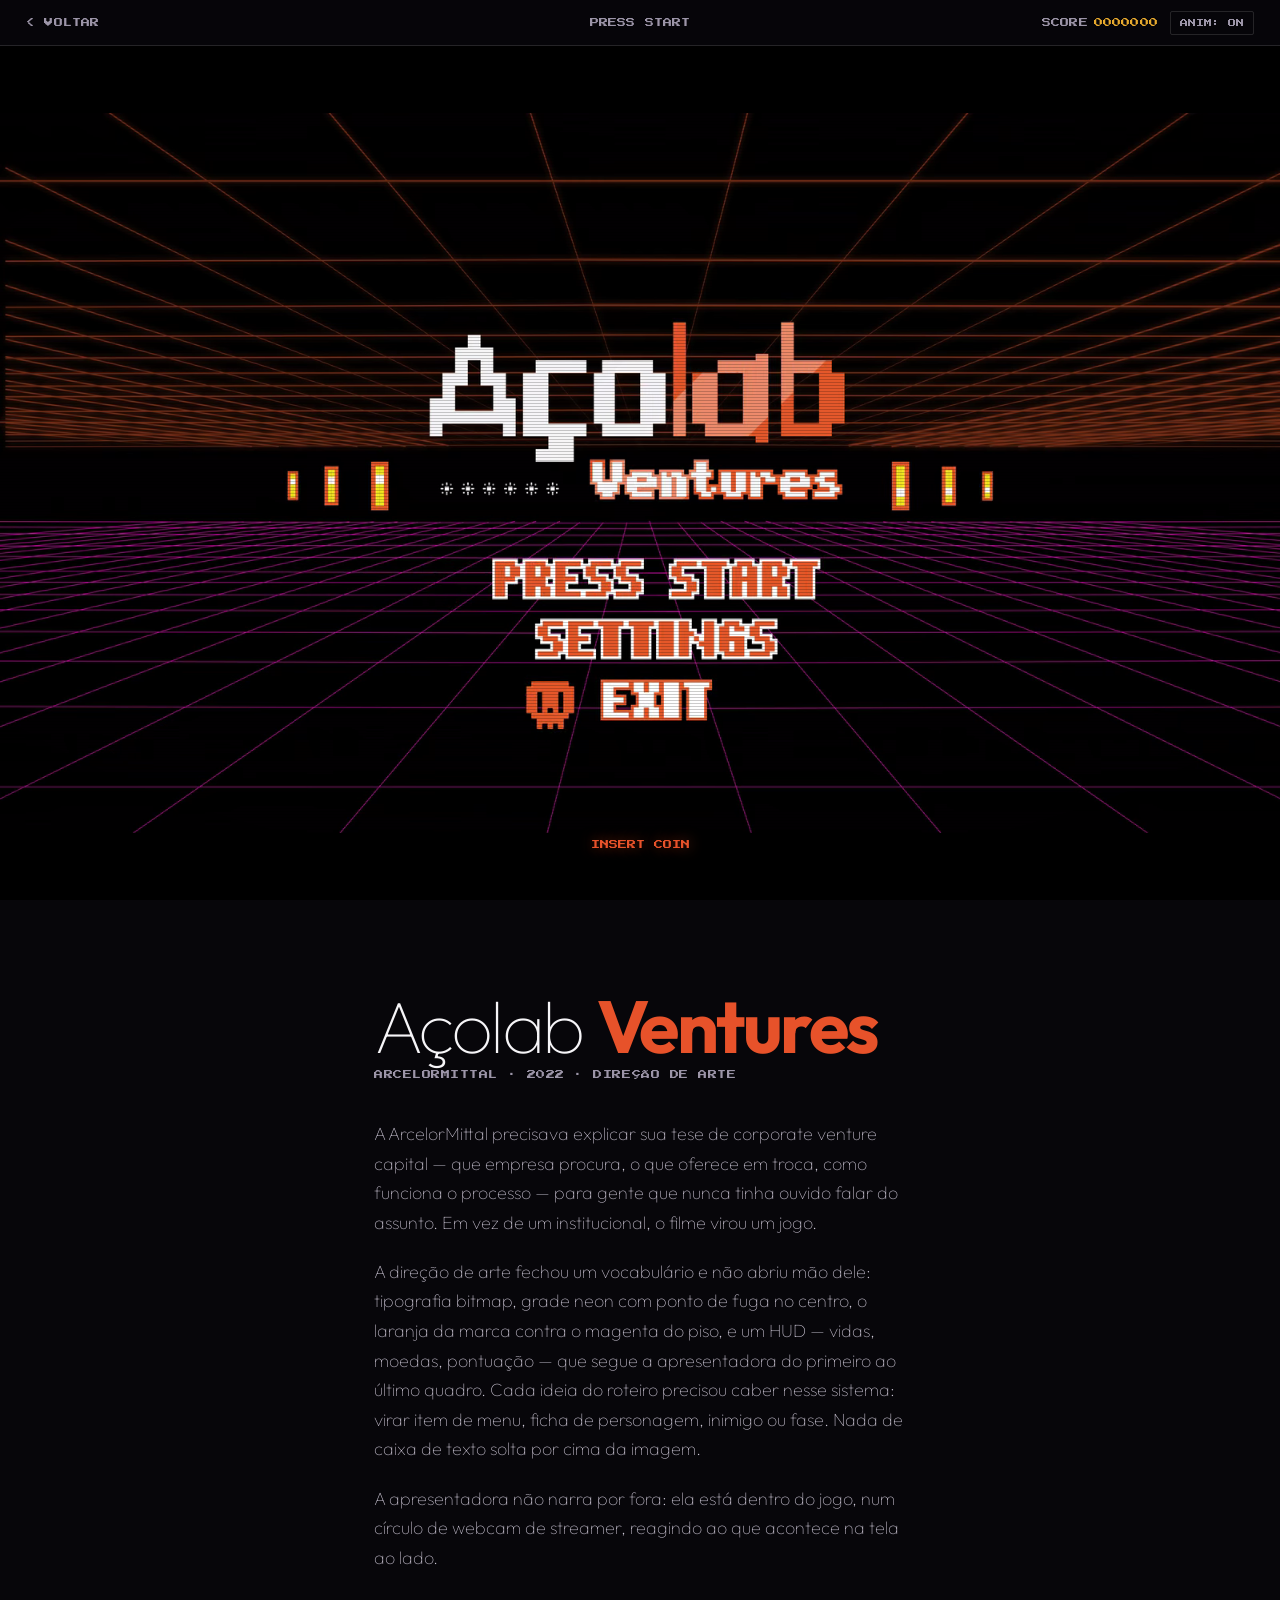
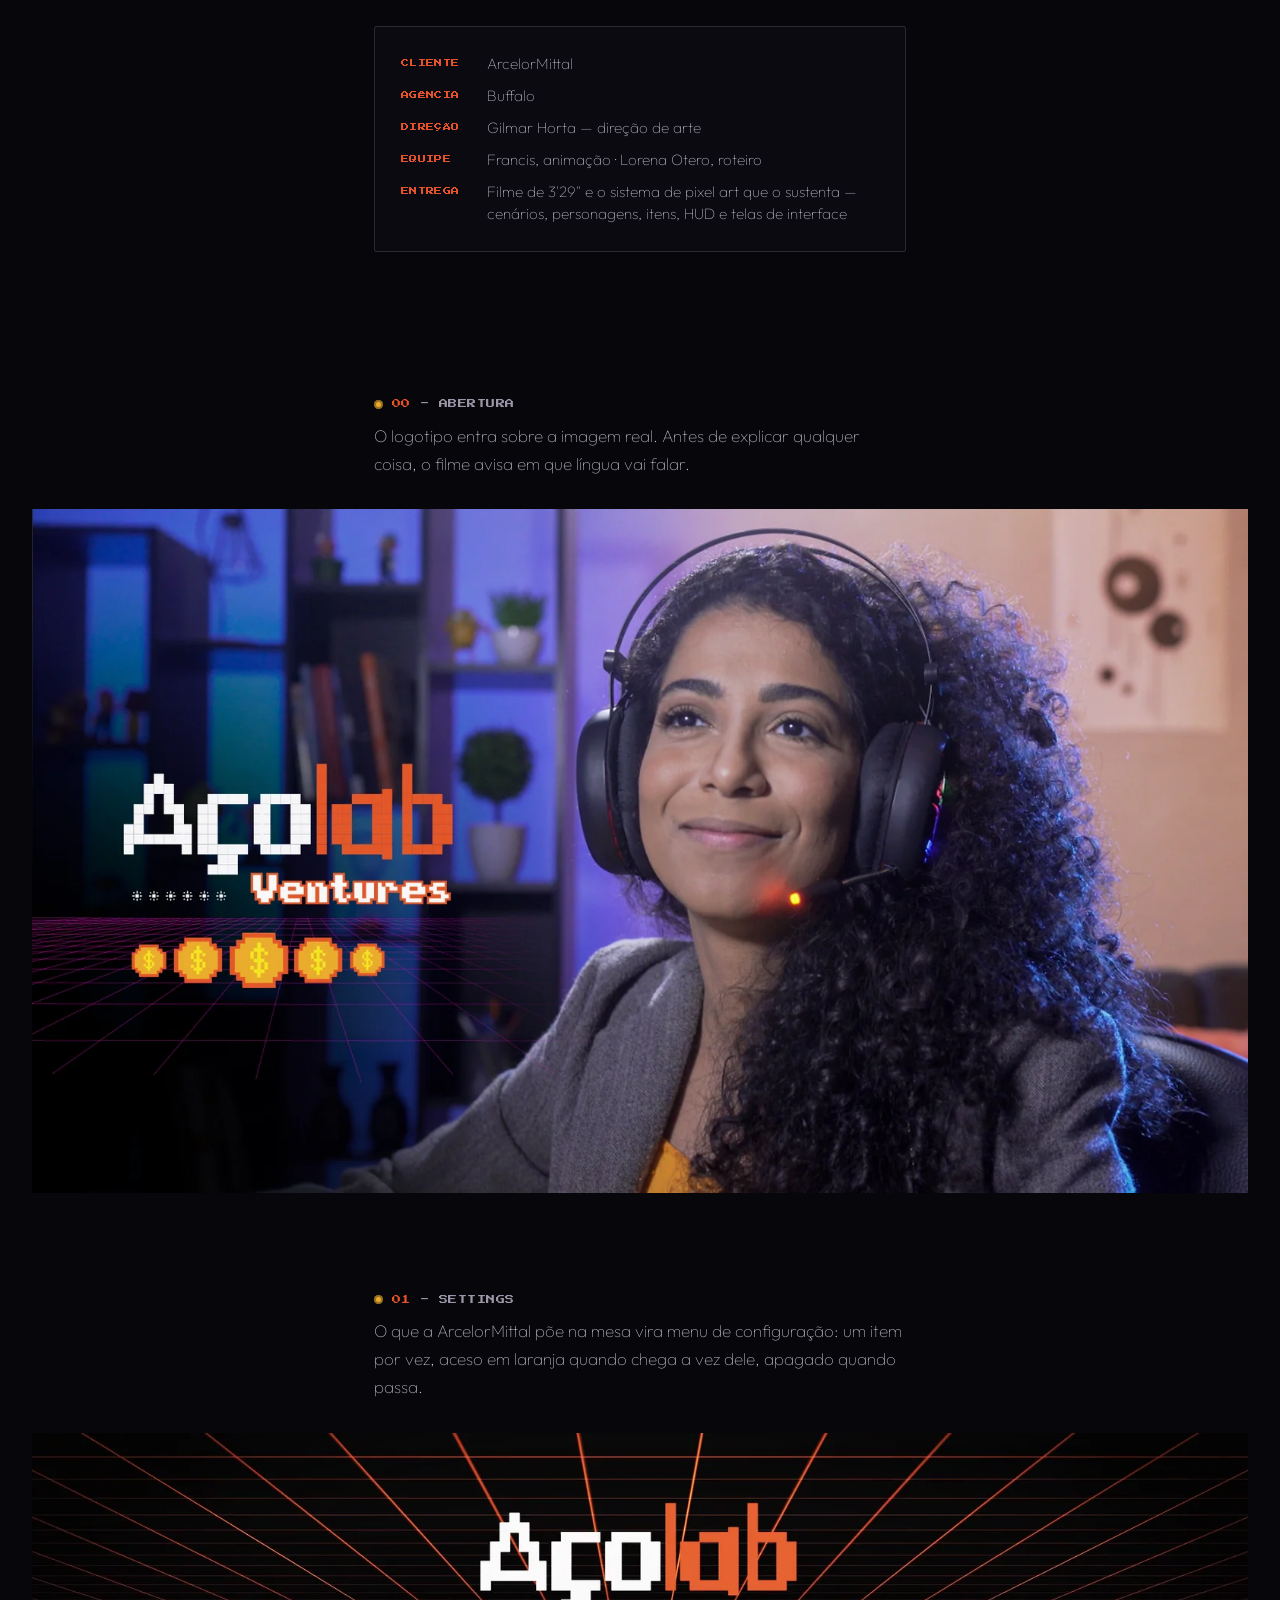
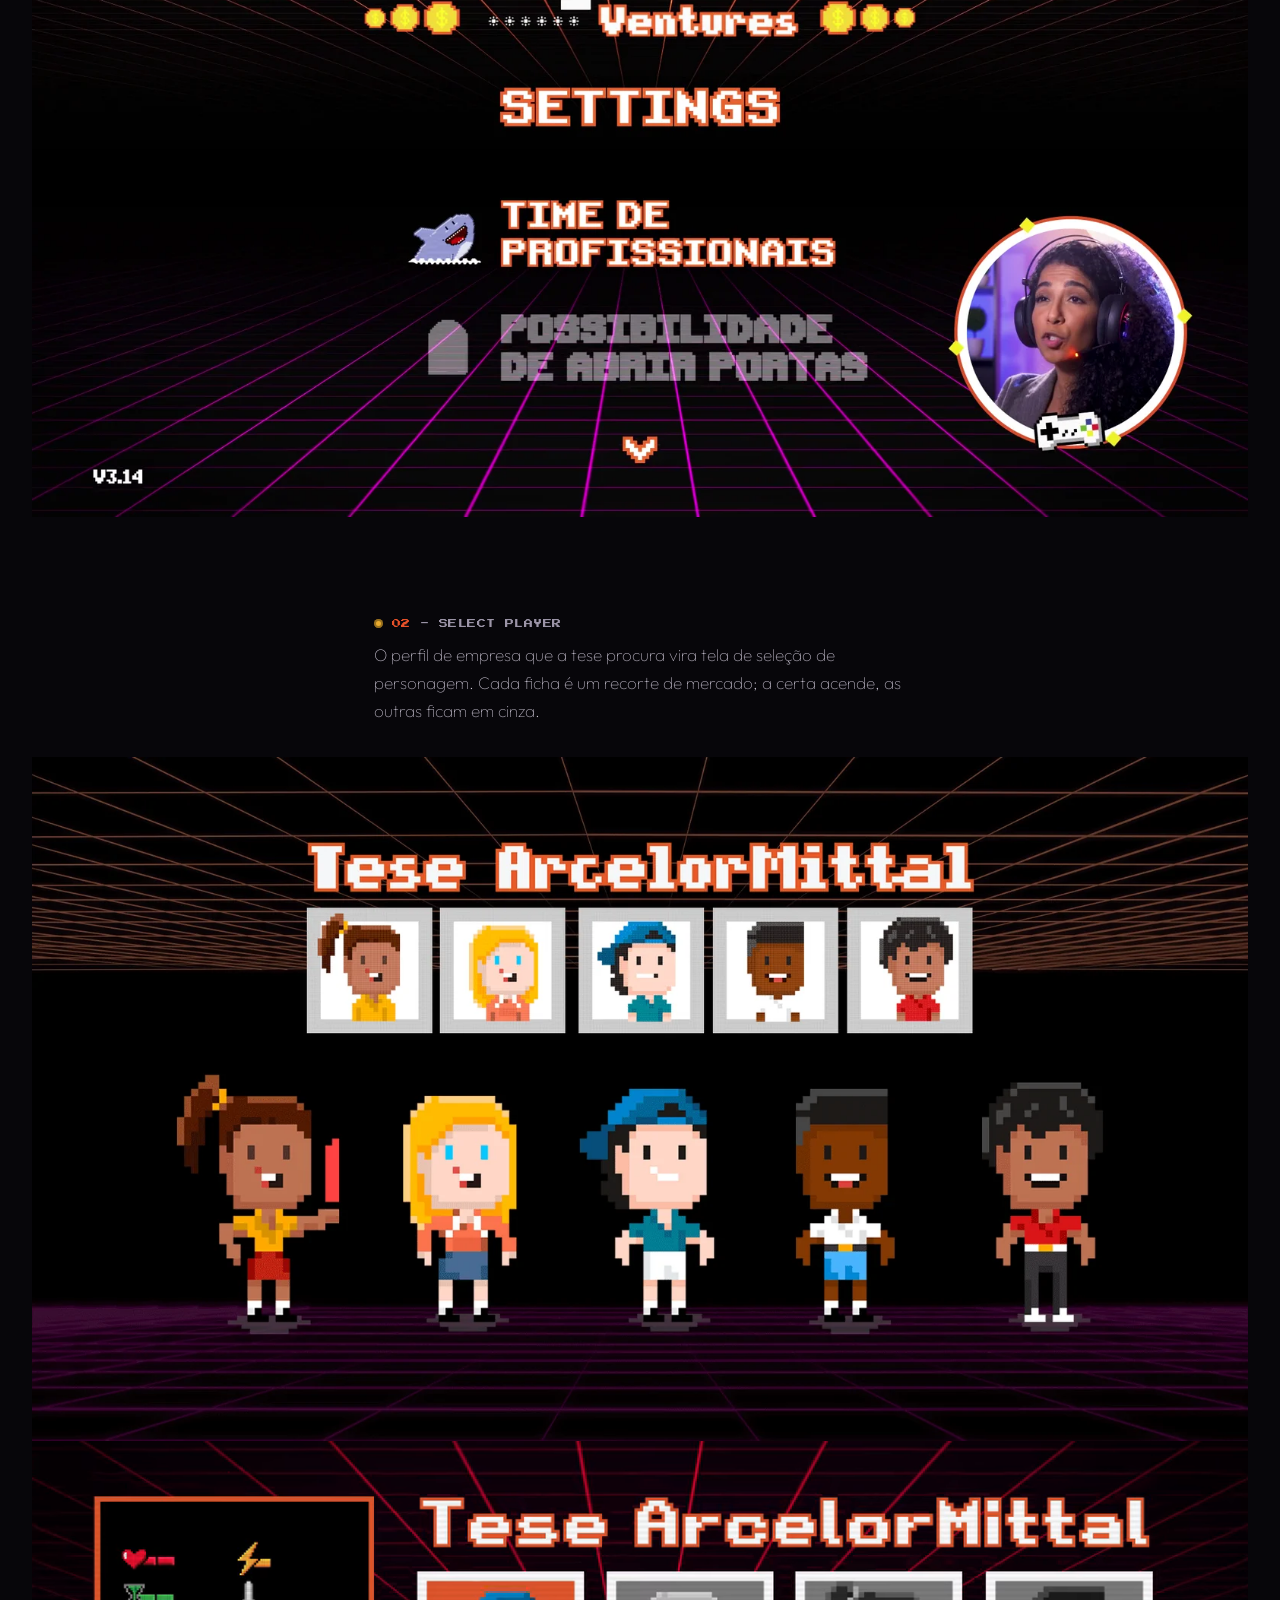
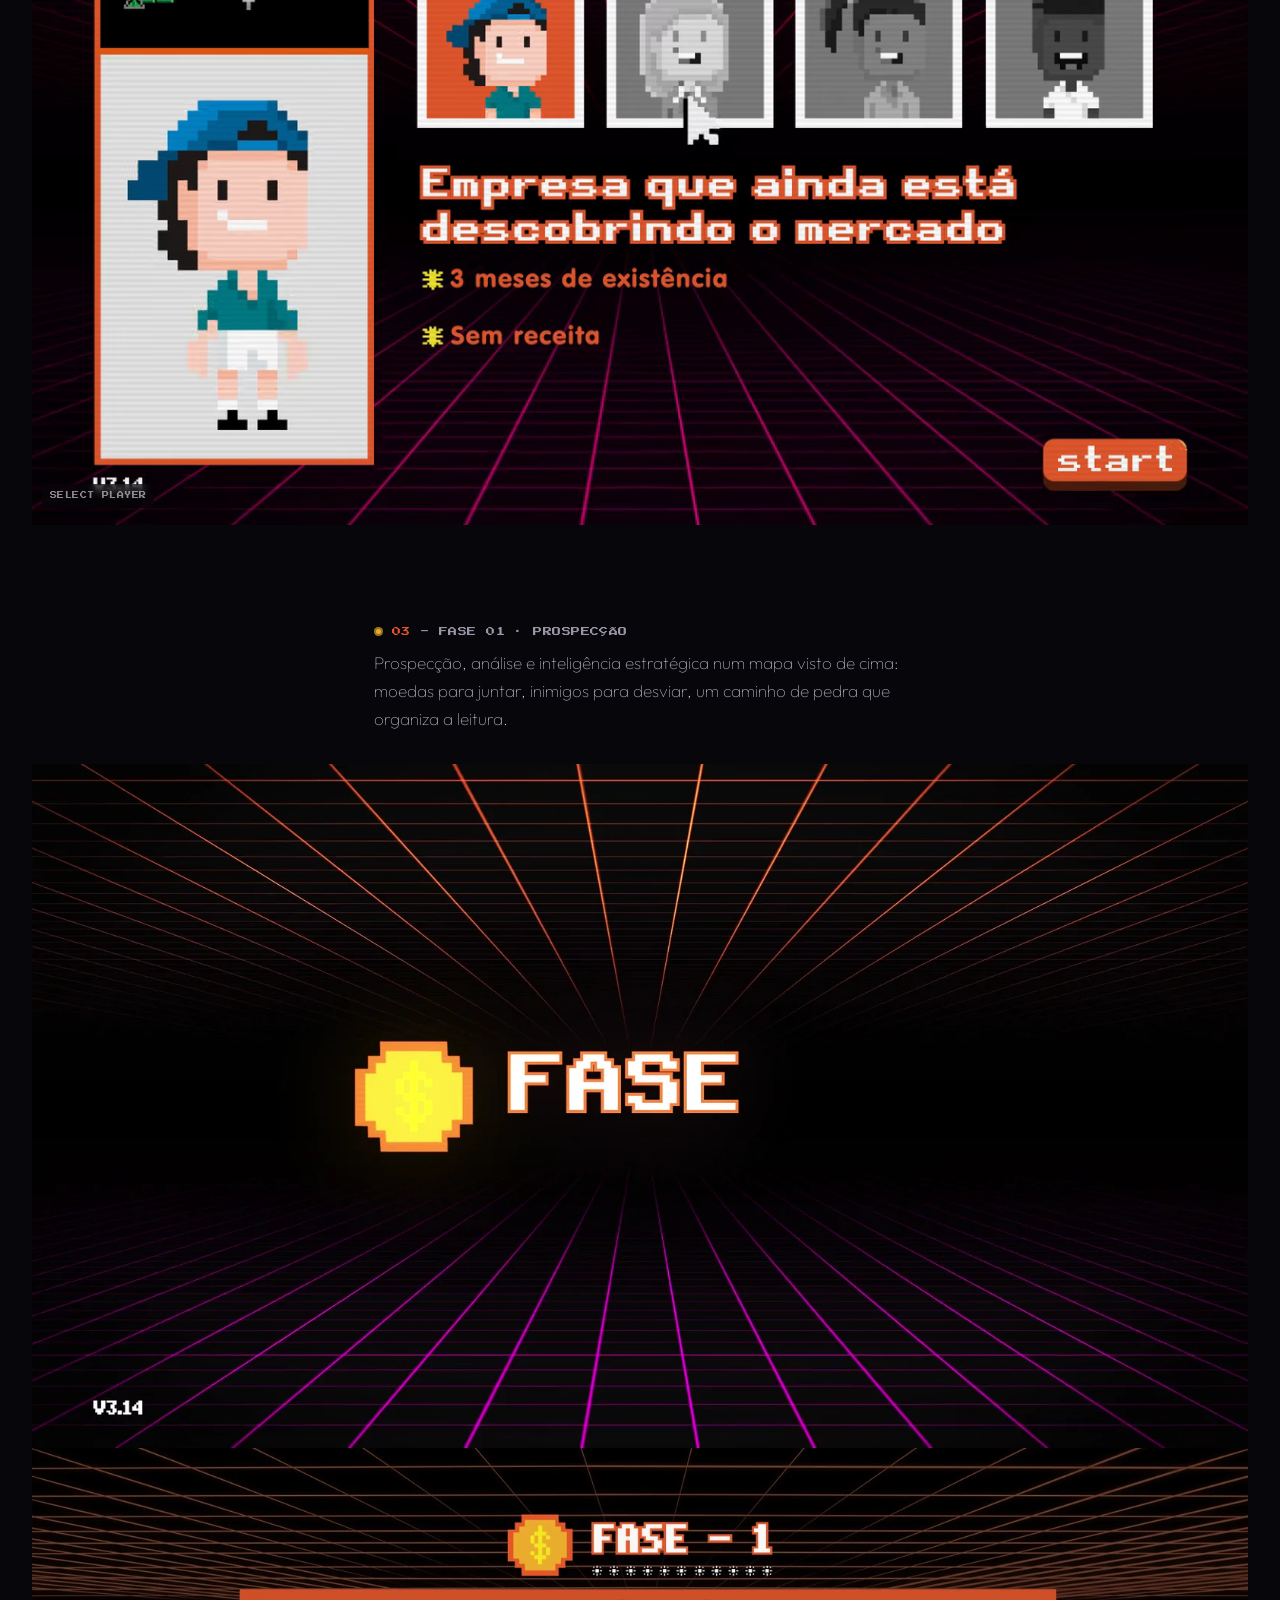
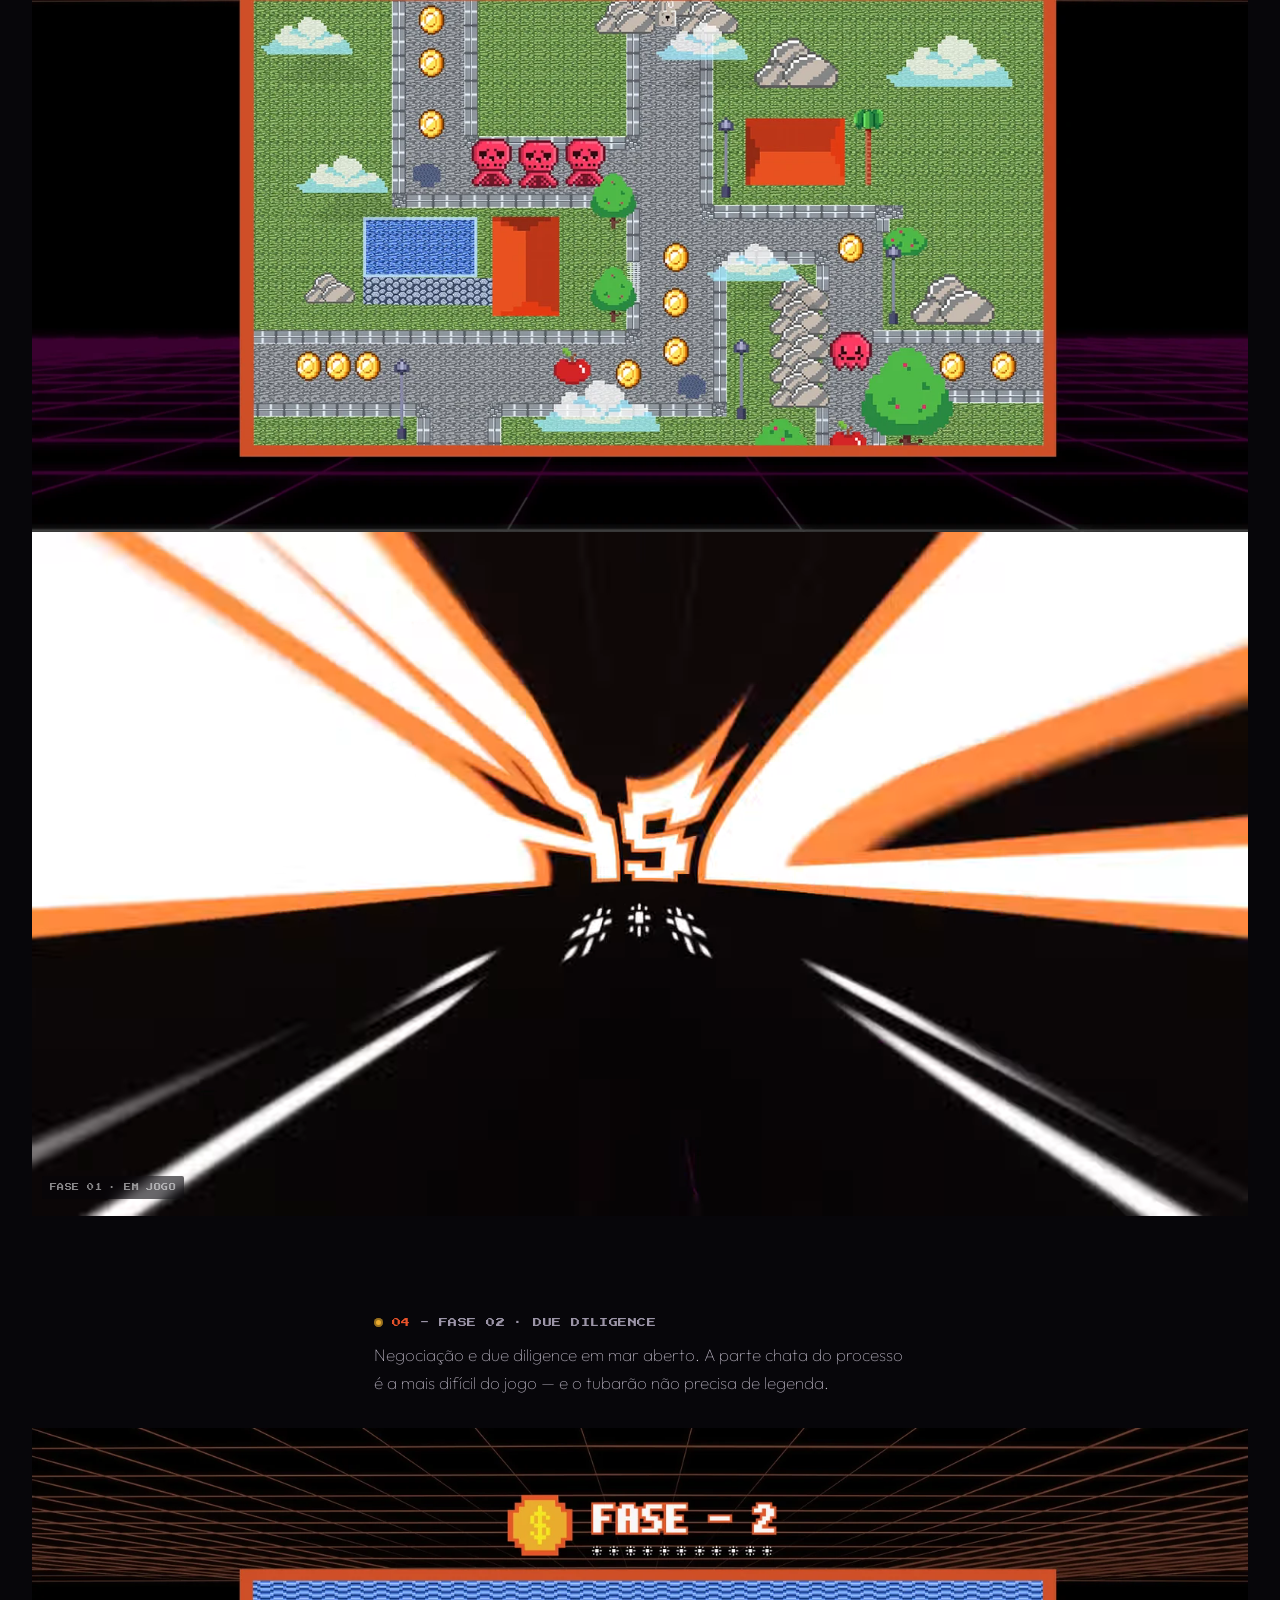
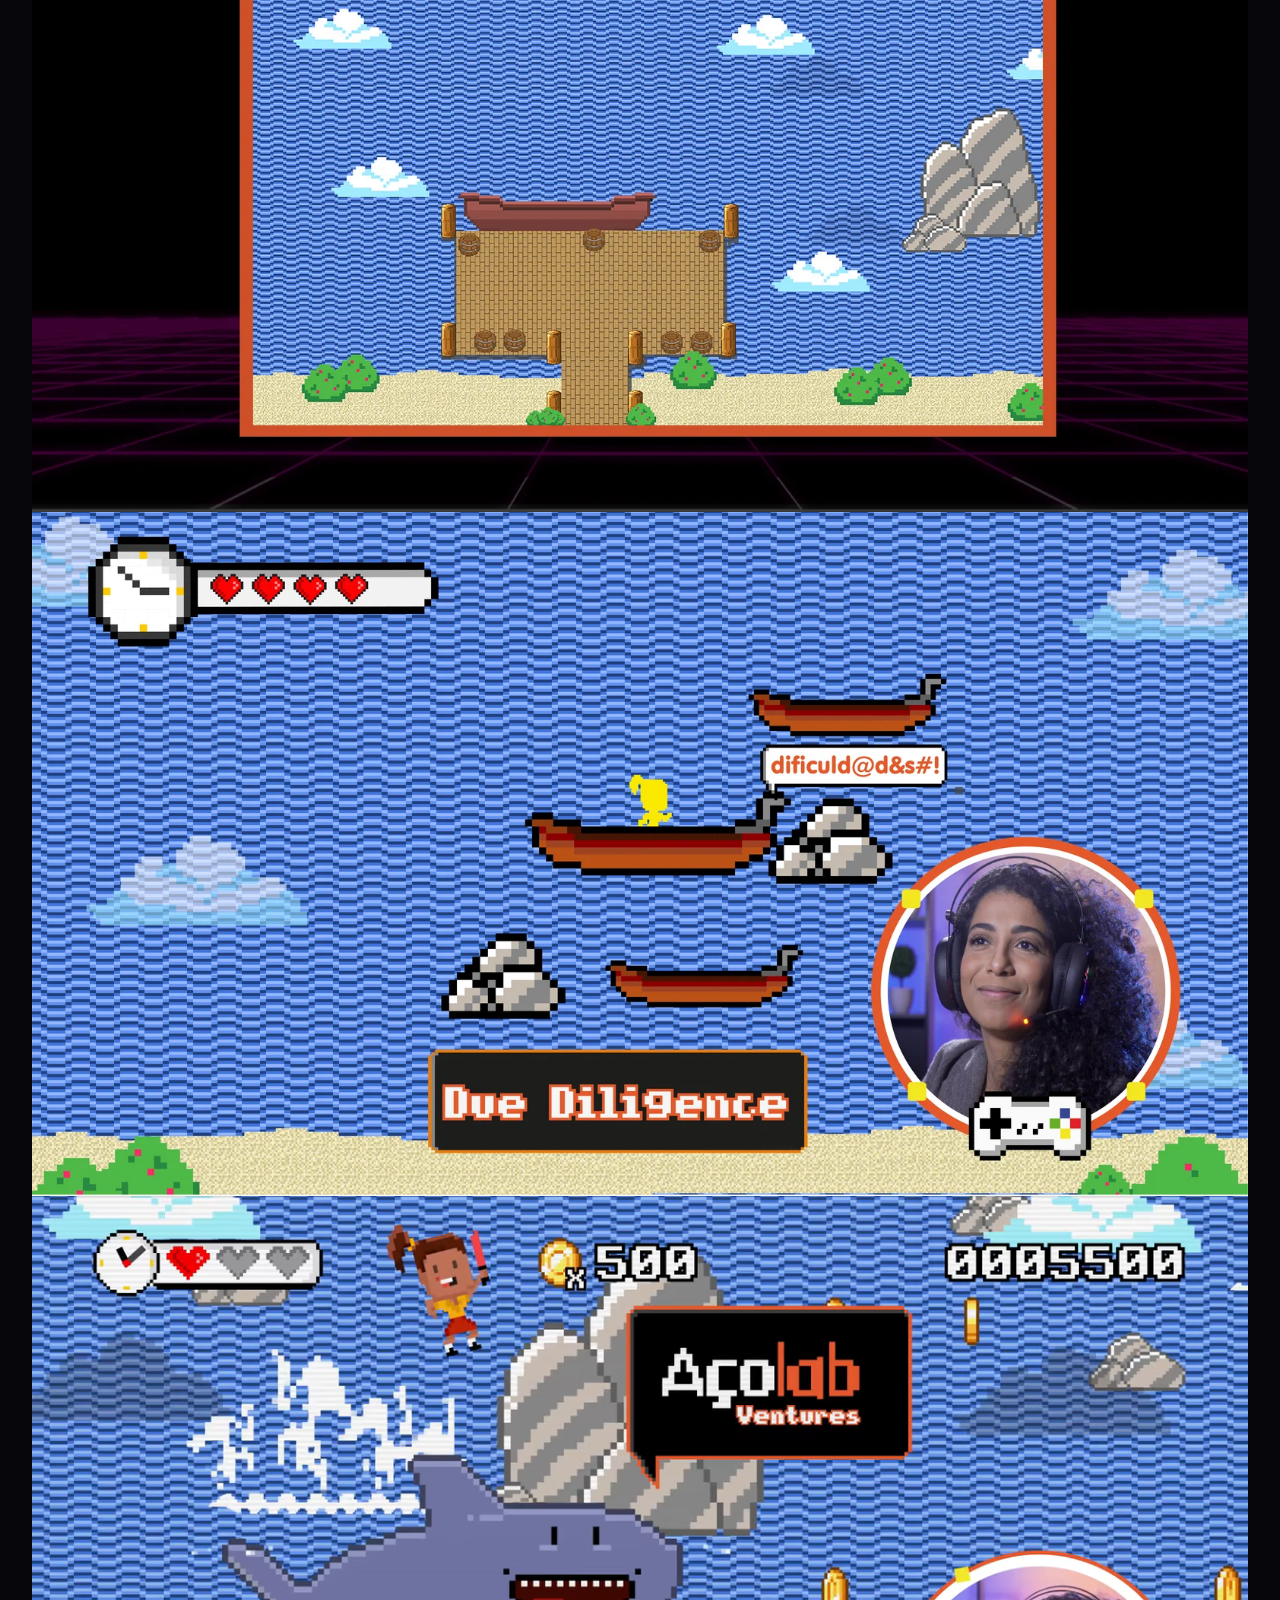
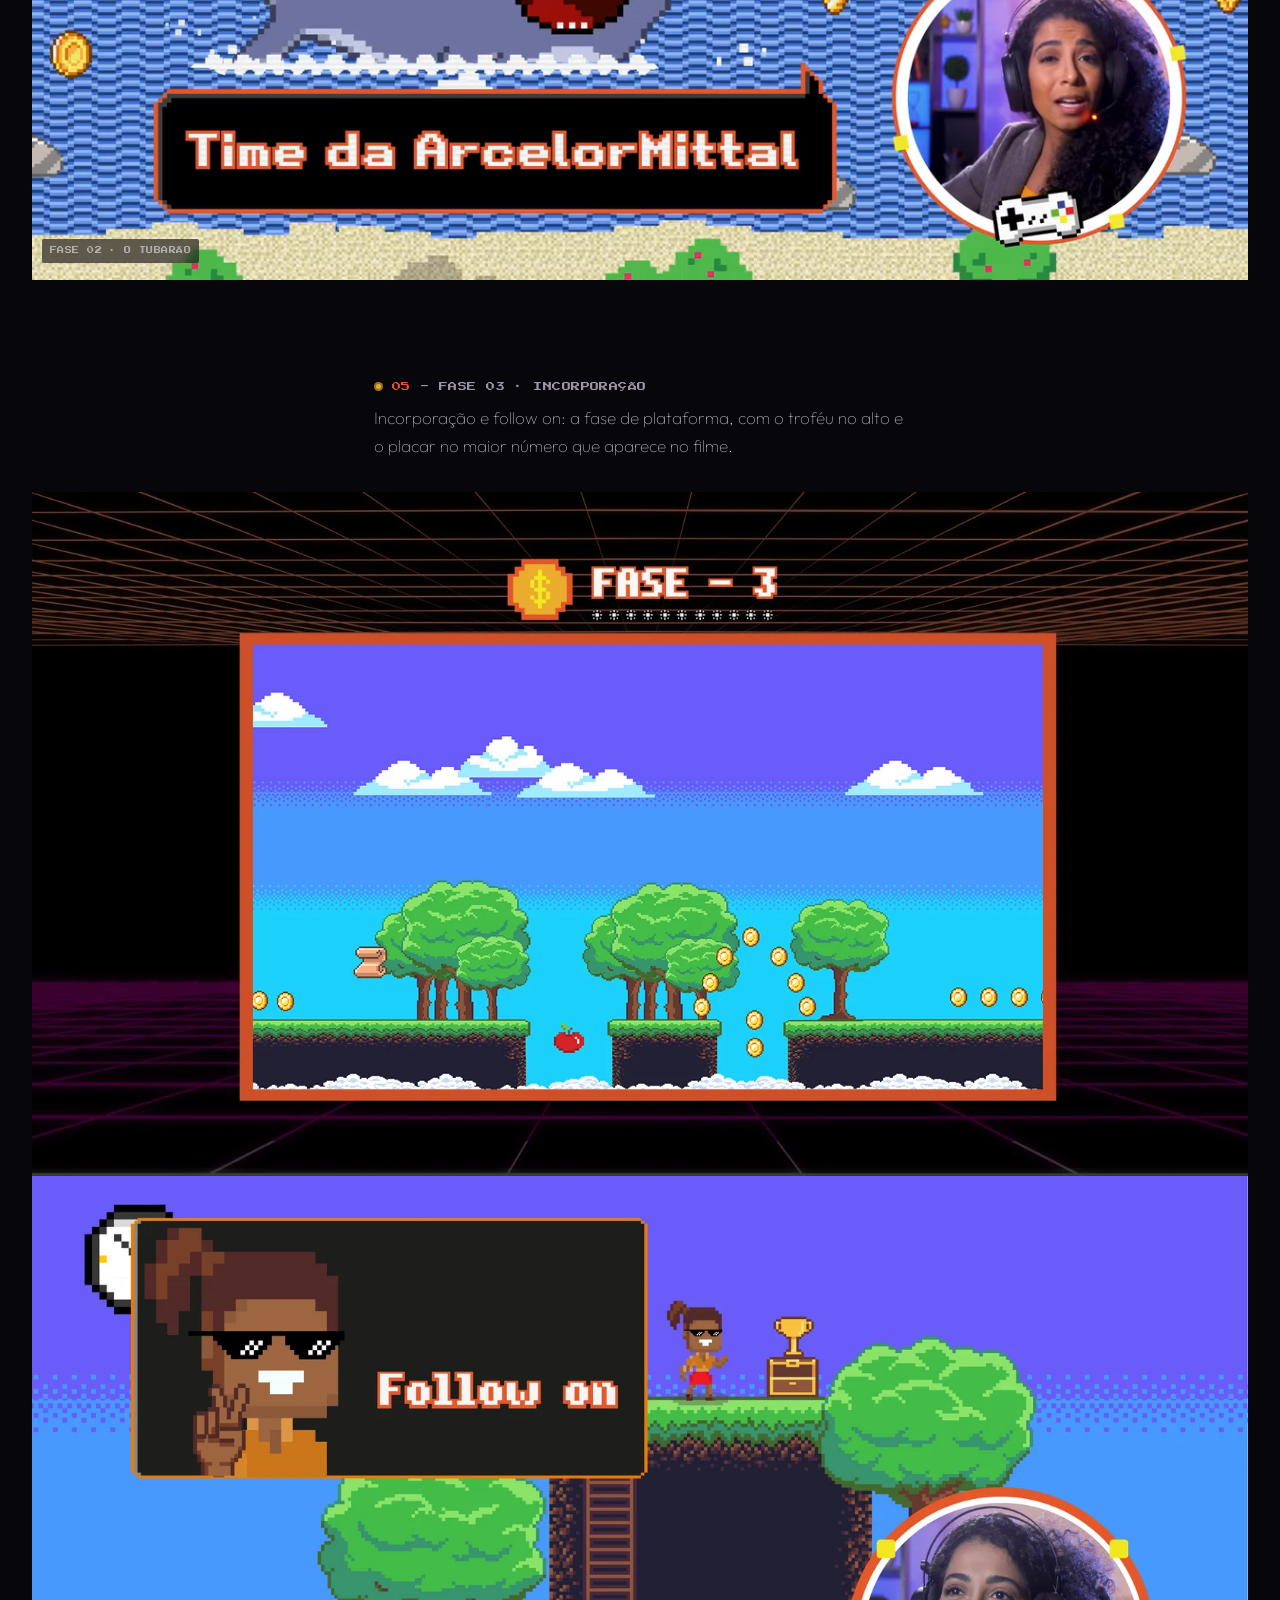
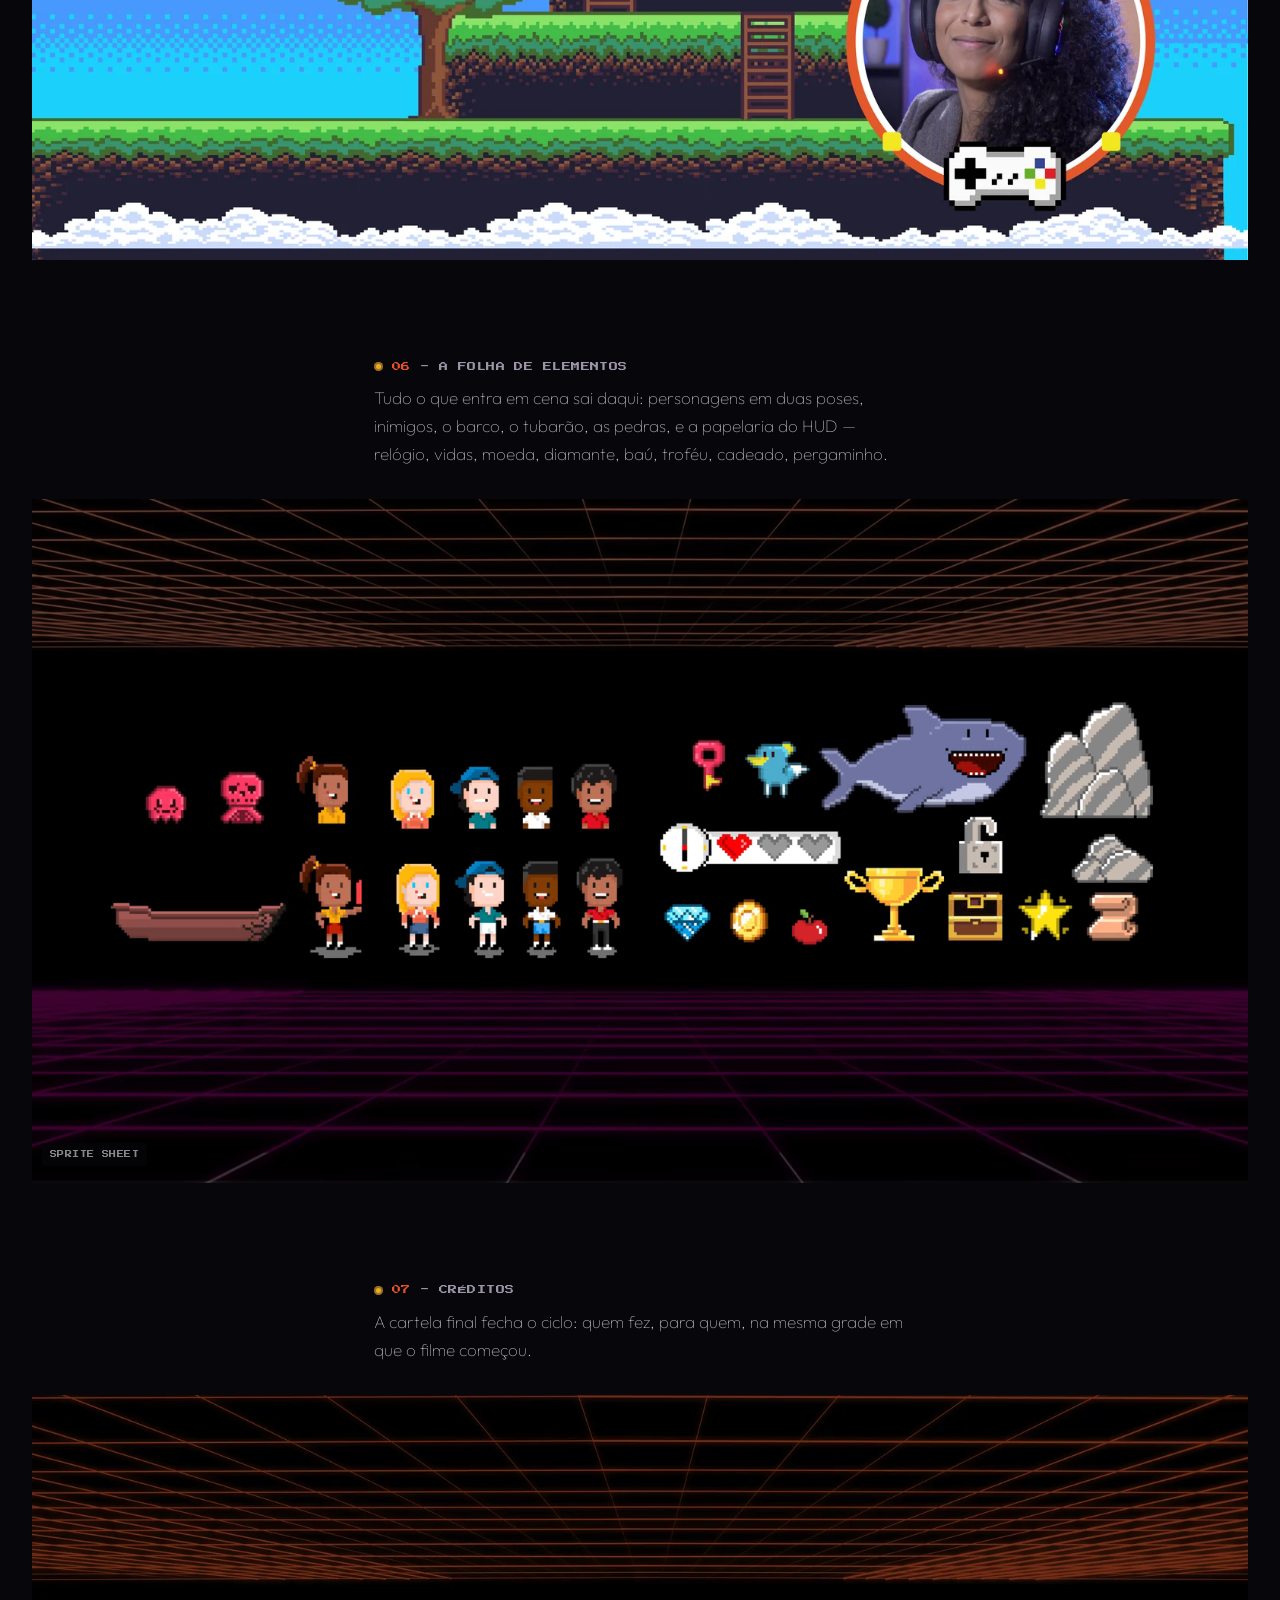
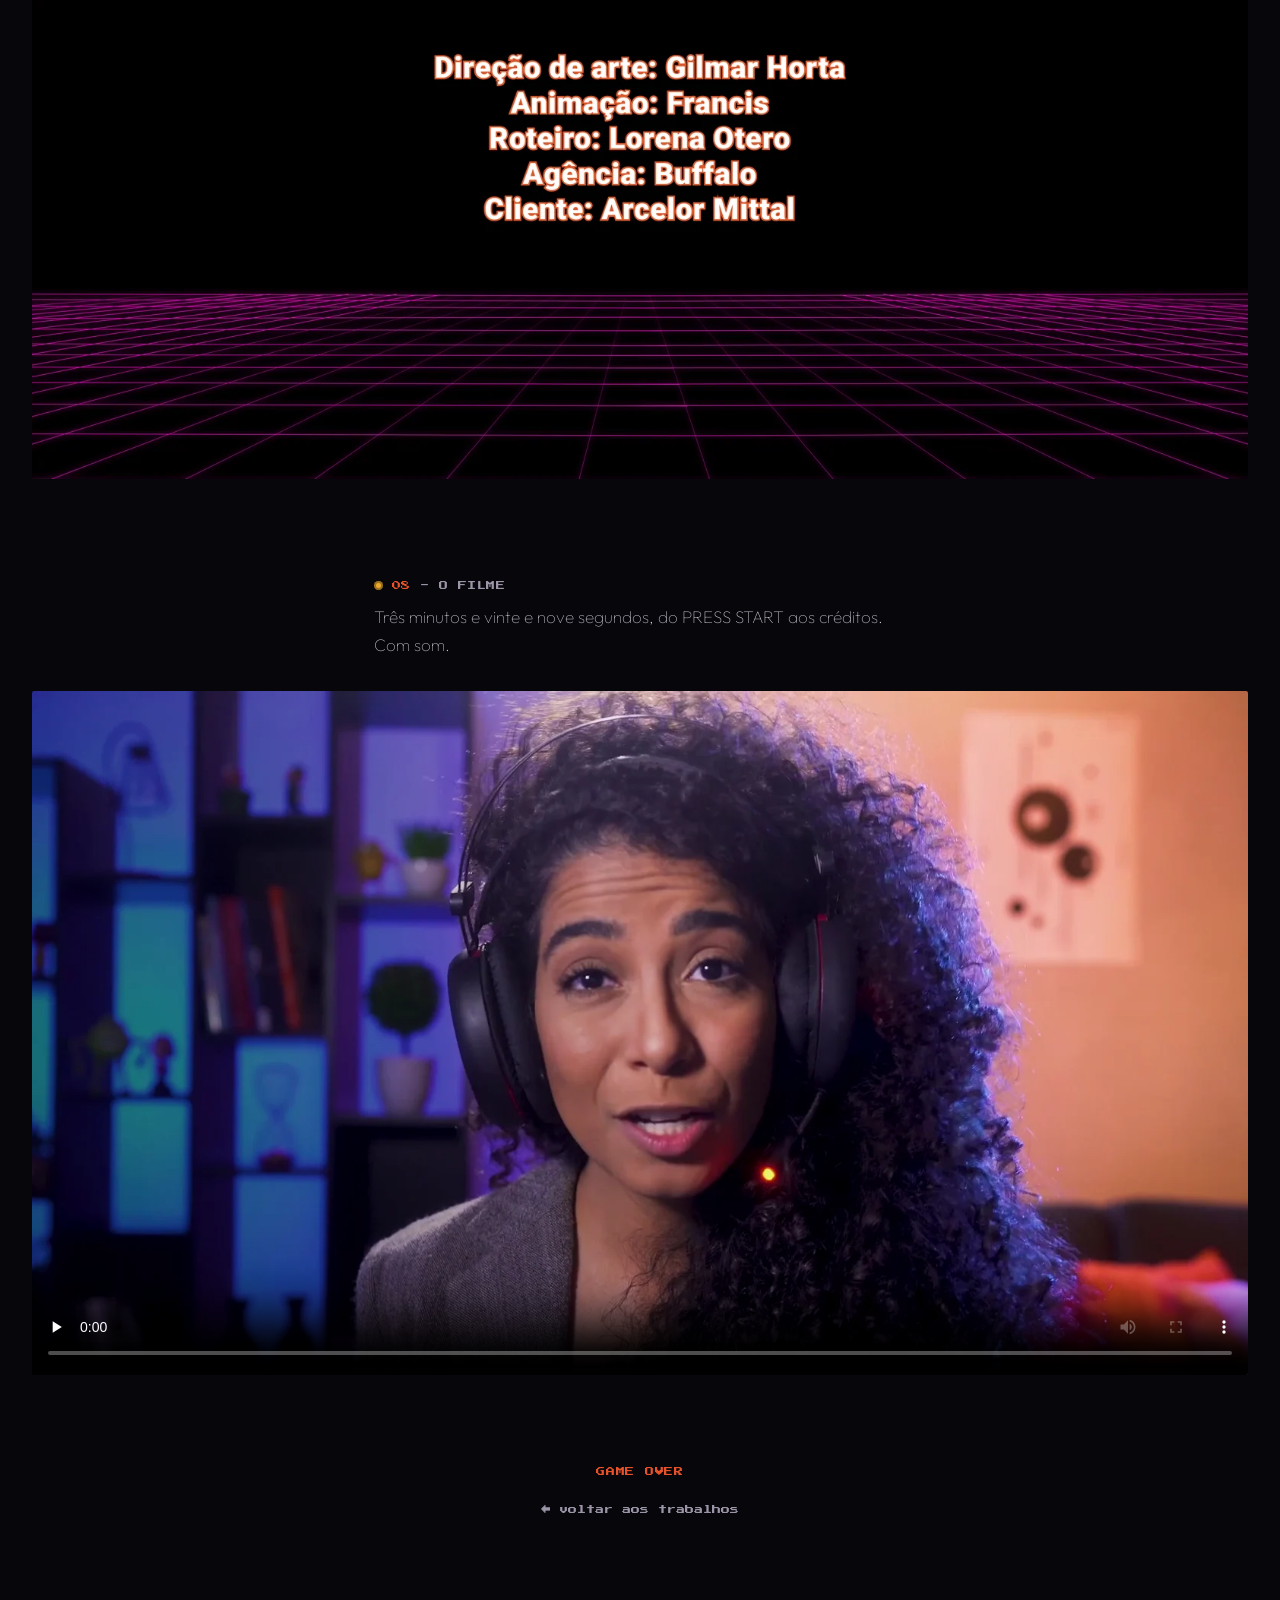
==== acolab-ventures.html @ 955c2b6f "Açolab Ventures entra no portfólio, com o filme aliviado Trabalho montado em outra sessão, que estav" ====
<!doctype html>
<html lang="pt-BR">
<head>
<meta charset="utf-8">
<meta name="viewport" content="width=device-width, initial-scale=1">
<title>Açolab Ventures — Ghort Estúdio Criativo</title>
<meta name="description" content="A tese de corporate venture capital da ArcelorMittal contada como jogo de 8 bits: menu, seleção de personagem e três fases. Direção de arte de Gilmar Horta.">
<link rel="icon" type="image/png" sizes="32x32" href="assets/favicon-32.png">
<link rel="icon" type="image/png" sizes="512x512" href="assets/favicon-512.png">
<link rel="apple-touch-icon" href="assets/favicon-180.png">
<meta name="theme-color" content="#07060A">
<meta property="og:title" content="Açolab Ventures — Ghort Estúdio Criativo">
<meta property="og:description" content="A tese de corporate venture capital da ArcelorMittal contada como jogo de 8 bits.">
<meta property="og:image" content="https://ghort.com.br/assets/work/acolab.webp">
<meta property="og:type" content="article">
<link rel="preconnect" href="https://fonts.googleapis.com">
<link rel="preconnect" href="https://fonts.gstatic.com" crossorigin>
<link rel="stylesheet" href="https://fonts.googleapis.com/css2?family=Outfit:wght@100..900&family=Press+Start+2P&display=swap">
<link rel="stylesheet" href="assets/acolab.css">
</head>
<body>

<!-- ==========================================================
     HUD: a barra de status do jogo faz as vezes de navegação.
     O placar acompanha a rolagem e termina em 0026350 — a
     mesma pontuação com que o filme fecha.
     ========================================================== -->
<div class="hud">
  <div class="hud-esq">
    <a href="portfolio.html" aria-label="Voltar aos trabalhos">&lt; VOLTAR</a>
  </div>
  <p class="hud-meio" id="fase-atual">PRESS START</p>
  <div class="hud-dir">
    <span class="placar"><b>SCORE</b><span id="placar">0000000</span></span>
    <button class="btn-anim" id="btn-anim" type="button" aria-pressed="false">ANIM: ON</button>
  </div>
</div>

<!-- ---------- abertura: a tela de menu, em loop ---------- -->
<div class="hero crt">
  <video id="hero-video" muted loop playsinline autoplay preload="auto"
         poster="assets/work/acolab/menu.webp" width="1600" height="900"
         aria-label="Tela de menu do Açolab Ventures: o cursor caveira percorre PRESS START, SETTINGS e EXIT">
    <source src="assets/work/acolab/menu.webm" type="video/webm">
    <source src="assets/work/acolab/menu.mp4" type="video/mp4">
  </video>
  <p class="insert"><span>INSERT COIN</span></p>
</div>

<header class="cabeca texto">
  <h1>Açolab <b>Ventures</b></h1>
  <p class="sub">ARCELORMITTAL · 2022 · DIREÇÃO DE ARTE</p>

  <p class="corpo">A ArcelorMittal precisava explicar sua tese de corporate venture
  capital — que empresa procura, o que oferece em troca, como funciona o processo —
  para gente que nunca tinha ouvido falar do assunto. Em vez de um institucional,
  o filme virou um jogo.</p>

  <p class="corpo">A direção de arte fechou um vocabulário e não abriu mão dele:
  tipografia bitmap, grade neon com ponto de fuga no centro, o laranja da marca
  contra o magenta do piso, e um HUD — vidas, moedas, pontuação — que segue a
  apresentadora do primeiro ao último quadro. Cada ideia do roteiro precisou caber
  nesse sistema: virar item de menu, ficha de personagem, inimigo ou fase. Nada de
  caixa de texto solta por cima da imagem.</p>

  <p class="corpo">A apresentadora não narra por fora: ela está dentro do jogo, num
  círculo de webcam de streamer, reagindo ao que acontece na tela ao lado.</p>

  <div class="ficha">
    <dl>
      <dt>CLIENTE</dt><dd>ArcelorMittal</dd>
      <dt>AGÊNCIA</dt><dd>Buffalo</dd>
      <dt>DIREÇÃO</dt><dd>Gilmar Horta — direção de arte</dd>
      <dt>EQUIPE</dt><dd>Francis, animação · Lorena Otero, roteiro</dd>
      <dt>ENTREGA</dt><dd>Filme de 3'29" e o sistema de pixel art que o sustenta —
      cenários, personagens, itens, HUD e telas de interface</dd>
    </dl>
  </div>
</header>

<!-- ==========================================================
     Os capítulos seguem a ordem do próprio jogo:
     abertura → settings → seleção → três fases → créditos.
     O filme inteiro fica por último, como recompensa.
     ========================================================== -->

<section class="cap" data-fase="00 · ABERTURA">
  <header class="cap-cab texto rv">
    <p class="tag"><span class="coin" aria-hidden="true"></span>00 <em>- ABERTURA</em></p>
    <p class="lead">O logotipo entra sobre a imagem real. Antes de explicar qualquer
    coisa, o filme avisa em que língua vai falar.</p>
  </header>
  <div class="pecas">
    <img class="rv" src="assets/work/acolab/abertura.webp" alt="Quadro de abertura: a apresentadora de headset, com o logotipo Açolab Ventures em pixel art e uma fileira de moedas sobre a imagem" width="1600" height="900" fetchpriority="high" decoding="async">
  </div>
</section>

<section class="cap" data-fase="01 · SETTINGS">
  <header class="cap-cab texto rv">
    <p class="tag"><span class="coin" aria-hidden="true"></span>01 <em>- SETTINGS</em></p>
    <p class="lead">O que a ArcelorMittal põe na mesa vira menu de configuração:
    um item por vez, aceso em laranja quando chega a vez dele, apagado quando passa.</p>
  </header>
  <div class="pecas">
    <img class="rv" src="assets/work/acolab/settings.webp" alt="Tela de SETTINGS: os itens Time de profissionais e Possibilidade de abrir portas, com a apresentadora num círculo à direita" width="1600" height="900" loading="lazy" decoding="async">
  </div>
</section>

<section class="cap" data-fase="02 · SELECT PLAYER">
  <header class="cap-cab texto rv">
    <p class="tag"><span class="coin" aria-hidden="true"></span>02 <em>- SELECT PLAYER</em></p>
    <p class="lead">O perfil de empresa que a tese procura vira tela de seleção de
    personagem. Cada ficha é um recorte de mercado; a certa acende, as outras ficam
    em cinza.</p>
  </header>
  <div class="pecas">
    <img class="rv" src="assets/work/acolab/elenco.webp" alt="Os cinco personagens do jogo em pixel art, enfileirados sob o título Tese ArcelorMittal" width="1600" height="900" loading="lazy" decoding="async">
    <div class="loop rv">
      <video class="gif" muted loop playsinline preload="none"
             poster="assets/work/acolab/select-poster.webp" width="1280" height="720"
             aria-label="Loop da tela de seleção: o cursor passa de uma ficha a outra e o texto do perfil muda junto">
        <source src="assets/work/acolab/select.webm" type="video/webm">
        <source src="assets/work/acolab/select.mp4" type="video/mp4">
      </video>
      <p class="selo">SELECT PLAYER</p>
    </div>
  </div>
</section>

<section class="cap" data-fase="03 · FASE 01">
  <header class="cap-cab texto rv">
    <p class="tag"><span class="coin" aria-hidden="true"></span>03 <em>- FASE 01 · PROSPECÇÃO</em></p>
    <p class="lead">Prospecção, análise e inteligência estratégica num mapa visto de
    cima: moedas para juntar, inimigos para desviar, um caminho de pedra que
    organiza a leitura.</p>
  </header>
  <div class="pecas">
    <img class="rv" src="assets/work/acolab/fase-card.webp" alt="Cartela de transição: a moeda e o letreiro FASE - 01 sobre a grade neon" width="1600" height="900" loading="lazy" decoding="async">
    <img class="rv" src="assets/work/acolab/fase1-mapa.webp" alt="Cenário da fase 1: mapa visto de cima com ruas, água, árvores, moedas e inimigos cor-de-rosa" width="1600" height="900" loading="lazy" decoding="async">
    <div class="loop rv">
      <video class="gif" muted loop playsinline preload="none"
             poster="assets/work/acolab/fase1-poster.webp" width="1280" height="720"
             aria-label="Loop da fase 1: a personagem atravessa o mapa recolhendo moedas">
        <source src="assets/work/acolab/fase1.webm" type="video/webm">
        <source src="assets/work/acolab/fase1.mp4" type="video/mp4">
      </video>
      <p class="selo">FASE 01 · EM JOGO</p>
    </div>
  </div>
</section>

<section class="cap" data-fase="04 · FASE 02">
  <header class="cap-cab texto rv">
    <p class="tag"><span class="coin" aria-hidden="true"></span>04 <em>- FASE 02 · DUE DILIGENCE</em></p>
    <p class="lead">Negociação e due diligence em mar aberto. A parte chata do
    processo é a mais difícil do jogo — e o tubarão não precisa de legenda.</p>
  </header>
  <div class="pecas">
    <img class="rv" src="assets/work/acolab/fase2-mapa.webp" alt="Cenário da fase 2: mar de água ondulada, barco de madeira e pedras" width="1600" height="900" loading="lazy" decoding="async">
    <img class="rv" src="assets/work/acolab/fase2-jogo.webp" alt="Fase 2 em jogo: a personagem no barco, o balão dificuld@d&amp;s#! e a legenda Due Diligence" width="1600" height="900" loading="lazy" decoding="async">
    <div class="loop rv">
      <video class="gif" muted loop playsinline preload="none"
             poster="assets/work/acolab/fase2-poster.webp" width="1280" height="720"
             aria-label="Loop da fase 2: o tubarão atravessa a tela enquanto a personagem escapa">
        <source src="assets/work/acolab/fase2.webm" type="video/webm">
        <source src="assets/work/acolab/fase2.mp4" type="video/mp4">
      </video>
      <p class="selo">FASE 02 · O TUBARÃO</p>
    </div>
  </div>
</section>

<section class="cap" data-fase="05 · FASE 03">
  <header class="cap-cab texto rv">
    <p class="tag"><span class="coin" aria-hidden="true"></span>05 <em>- FASE 03 · INCORPORAÇÃO</em></p>
    <p class="lead">Incorporação e follow on: a fase de plataforma, com o troféu no
    alto e o placar no maior número que aparece no filme.</p>
  </header>
  <div class="pecas">
    <img class="rv" src="assets/work/acolab/fase3-mapa.webp" alt="Cenário da fase 3: céu roxo, plataformas com árvores e nuvens em pixel art" width="1600" height="900" loading="lazy" decoding="async">
    <img class="rv" src="assets/work/acolab/fase3-jogo.webp" alt="Fase 3 em jogo: o letreiro Follow on, a personagem e o troféu no alto da plataforma" width="1600" height="900" loading="lazy" decoding="async">
  </div>
</section>

<section class="cap" data-fase="06 · SPRITES">
  <header class="cap-cab texto rv">
    <p class="tag"><span class="coin" aria-hidden="true"></span>06 <em>- A FOLHA DE ELEMENTOS</em></p>
    <p class="lead">Tudo o que entra em cena sai daqui: personagens em duas poses,
    inimigos, o barco, o tubarão, as pedras, e a papelaria do HUD — relógio, vidas,
    moeda, diamante, baú, troféu, cadeado, pergaminho.</p>
  </header>
  <div class="pecas">
    <div class="loop rv">
      <video class="gif" muted loop playsinline preload="none"
             poster="assets/work/acolab/sprites-poster.webp" width="1600" height="900"
             aria-label="Loop da folha de elementos: os sprites do jogo em animação de repouso">
        <source src="assets/work/acolab/sprites.webm" type="video/webm">
        <source src="assets/work/acolab/sprites.mp4" type="video/mp4">
      </video>
      <p class="selo">SPRITE SHEET</p>
    </div>
  </div>
</section>

<section class="cap" data-fase="07 · CRÉDITOS">
  <header class="cap-cab texto rv">
    <p class="tag"><span class="coin" aria-hidden="true"></span>07 <em>- CRÉDITOS</em></p>
    <p class="lead">A cartela final fecha o ciclo: quem fez, para quem, na mesma
    grade em que o filme começou.</p>
  </header>
  <div class="pecas">
    <img class="rv" src="assets/work/acolab/creditos.webp" alt="Cartela de créditos: direção de arte Gilmar Horta, animação Francis, roteiro Lorena Otero, agência Buffalo, cliente ArcelorMittal" width="1600" height="900" loading="lazy" decoding="async">
  </div>
</section>

<!-- ---------- o filme, por último ---------- -->
<section class="cap" data-fase="08 · O FILME">
  <header class="cap-cab texto rv">
    <p class="tag"><span class="coin" aria-hidden="true"></span>08 <em>- O FILME</em></p>
    <p class="lead">Três minutos e vinte e nove segundos, do PRESS START aos créditos.
    Com som.</p>
  </header>
  <div class="filme rv">
    <div class="quadro">
      <video controls preload="none" playsinline
             poster="assets/work/acolab/filme-poster.webp" width="1920" height="1080"
             aria-label="Filme completo do projeto Açolab Ventures">
        <source src="assets/work/acolab/filme.webm" type="video/webm">
        <source src="assets/work/acolab/filme.mp4" type="video/mp4">
      </video>
    </div>
  </div>
</section>

<footer class="fim">
  <p class="gameover">GAME OVER</p>
  <a href="portfolio.html">
    <span class="lk" data-t="← voltar aos trabalhos"><span>← voltar aos trabalhos</span></span>
  </a>
</footer>

<script>
(function(){
  "use strict";
  var calmo = window.matchMedia("(prefers-reduced-motion: reduce)");

  /* ---------- entrada em degraus ---------- */
  var alvos = document.querySelectorAll(".rv");
  if(calmo.matches || !("IntersectionObserver" in window)){
    alvos.forEach(function(el){ el.classList.add("on"); });
  }else{
    var oRv = new IntersectionObserver(function(ents){
      ents.forEach(function(e){
        if(e.isIntersecting){ e.target.classList.add("on"); oRv.unobserve(e.target); }
      });
    },{rootMargin:"0px 0px -12% 0px"});
    alvos.forEach(function(el){ oRv.observe(el); });
  }

  /* ---------- os loops só rodam quando estão em quadro ----------
     seis vídeos tocando ao mesmo tempo derrubam a página no
     celular; fora da tela, cada um pausa e devolve a CPU */
  var loops = Array.prototype.slice.call(document.querySelectorAll("video.gif"));
  var herói = document.getElementById("hero-video");
  var todos = herói ? loops.concat([herói]) : loops;
  var pausado = false;

  function tocar(v){
    if(pausado) return;
    if(v.preload === "none"){ v.preload = "auto"; v.load(); }
    var p = v.play();
    if(p && p.catch) p.catch(function(){});
  }

  if("IntersectionObserver" in window){
    var oPlay = new IntersectionObserver(function(ents){
      ents.forEach(function(e){
        if(e.isIntersecting) tocar(e.target); else e.target.pause();
      });
    },{rootMargin:"200px 0px"});
    todos.forEach(function(v){ oPlay.observe(v); });
  }else{
    todos.forEach(tocar);
  }

  /* ---------- botão de pausa geral ---------- */
  var btn = document.getElementById("btn-anim");
  function aplicar(){
    btn.setAttribute("aria-pressed", String(pausado));
    btn.textContent = pausado ? "ANIM: OFF" : "ANIM: ON";
    todos.forEach(function(v){
      if(pausado) v.pause();
      else if(emQuadro(v)) tocar(v);
    });
    document.documentElement.style.setProperty("--pausa", pausado ? "paused" : "running");
  }
  function emQuadro(v){
    var r = v.getBoundingClientRect();
    return r.bottom > 0 && r.top < window.innerHeight;
  }
  btn.addEventListener("click", function(){ pausado = !pausado; aplicar(); });

  /* quem pediu menos movimento chega com tudo parado */
  if(calmo.matches){ pausado = true; aplicar(); }

  /* ---------- placar e fase na HUD ----------
     o placar sobe com a rolagem e para em 0026350: a pontuação
     com que a personagem fecha a última fase do filme */
  var elPlacar = document.getElementById("placar");
  var elFase   = document.getElementById("fase-atual");
  var caps     = Array.prototype.slice.call(document.querySelectorAll(".cap[data-fase]"));
  var MAX = 26350, tick = null;

  function pinta(){
    tick = null;
    var alt = document.documentElement.scrollHeight - window.innerHeight;
    var pos = alt > 0 ? Math.min(1, Math.max(0, window.scrollY / alt)) : 0;
    var pts = Math.round(pos * MAX / 50) * 50;
    elPlacar.textContent = String(pts).padStart(7, "0");

    var atual = "PRESS START";
    for(var i = 0; i < caps.length; i++){
      if(caps[i].getBoundingClientRect().top <= window.innerHeight * 0.45){
        atual = caps[i].getAttribute("data-fase");
      }
    }
    if(elFase.textContent !== atual) elFase.textContent = atual;
  }
  addEventListener("scroll", function(){ if(!tick) tick = requestAnimationFrame(pinta); }, {passive:true});
  addEventListener("resize", pinta, {passive:true});
  pinta();
})();
</script>

</body>
</html>
---- assets/acolab.css ----
/* ==========================================================
   GHORT — Açolab Ventures
   Exceção proposital ao projeto.css: as outras páginas são
   brancas porque o trabalho respira no branco. Este trabalho
   nasceu preto — grade neon, tipografia bitmap, tela de tubo.
   Pôr esse material sobre papel seria brigar com ele. Então a
   página vira gabinete de arcade e some atrás da peça.

   Paleta amostrada dos próprios quadros do filme:
   laranja #E7522A · moeda #E9AB2E · magenta do piso #6B1259
   ========================================================== */
:root{
  --void:#07060A;
  --tela:#0C0A11;
  --paper:#F6F5F8;
  --suave:#9C95A8;
  --laranja:#E7522A;
  --moeda:#E9AB2E;
  --magenta:#6B1259;
  --magenta-viva:#B9219B;
  --linha:rgba(246,245,248,.13);
  --ui:"Outfit","Century Gothic",system-ui,-apple-system,sans-serif;
  --px:"Press Start 2P","Courier New",monospace;
  --w-fina:100;
  --w-cheia:700;
  --ease:cubic-bezier(.22,1,.36,1);
  --gutter:clamp(20px,5vw,64px);
  --hud:46px;
}

*,*::before,*::after{box-sizing:border-box}
html{scroll-padding-top:var(--hud)}
body{
  margin:0;background:var(--void);color:var(--paper);
  font-family:var(--ui);font-weight:var(--w-fina);
  font-size:16px;line-height:1.65;
  -webkit-font-smoothing:antialiased;
  padding-top:var(--hud);
}
img{display:block;max-width:100%}
a{color:inherit;text-decoration:none}
:focus-visible{outline:2px solid var(--laranja);outline-offset:4px;border-radius:2px}
::selection{background:var(--laranja);color:var(--void)}

.wrap{max-width:1520px;margin-inline:auto;padding-inline:var(--gutter)}
/* medida de leitura: o texto explica, não ocupa */
.texto{max-width:660px;margin-inline:auto;padding-inline:var(--gutter)}

/* ---------- texto que engrossa no hover (assinatura do site) ---------- */
.lk{display:inline-grid;justify-items:start}
.lk::before{
  content:attr(data-t);grid-area:1/1;
  font-weight:var(--w-cheia);visibility:hidden;pointer-events:none;
}
.lk>span{grid-area:1/1;font-weight:var(--w-fina);transition:font-weight .44s var(--ease)}
a:hover .lk>span,a:focus-visible .lk>span{font-weight:var(--w-cheia)}

/* ==========================================================
   HUD — a barra de status do jogo é a navegação da página
   ========================================================== */
.hud{
  position:fixed;inset:0 0 auto 0;z-index:60;height:var(--hud);
  display:grid;grid-template-columns:1fr auto 1fr;align-items:center;gap:14px;
  padding-inline:clamp(12px,3vw,26px);
  background:rgba(7,6,10,.88);
  -webkit-backdrop-filter:blur(12px);backdrop-filter:blur(12px);
  border-bottom:1px solid var(--linha);
  font-family:var(--px);font-size:9px;letter-spacing:.02em;line-height:1;
}
.hud-esq{justify-self:start}
.hud-meio{justify-self:center;color:var(--suave);text-align:center;white-space:nowrap}
.hud-dir{justify-self:end;display:flex;align-items:center;gap:12px}

.hud a{color:var(--suave);transition:color .3s ease}
.hud a:hover{color:var(--paper)}
.placar{color:var(--moeda);font-variant-numeric:tabular-nums}
.placar b{color:var(--suave);font-weight:400;margin-right:6px}

/* moedinha desenhada em CSS: dois círculos, sem imagem extra */
.coin{
  width:9px;height:9px;border-radius:50%;
  background:var(--moeda);box-shadow:inset 0 0 0 2px rgba(0,0,0,.35);
  display:inline-block;vertical-align:-1px;
}

.btn-anim{
  appearance:none;border:1px solid var(--linha);background:transparent;
  color:var(--suave);font-family:var(--px);font-size:8px;line-height:1;
  padding:7px 9px;border-radius:2px;cursor:pointer;
  transition:color .3s ease,border-color .3s ease;
}
.btn-anim:hover{color:var(--paper);border-color:var(--laranja)}

@media (max-width:760px){
  .hud{grid-template-columns:1fr auto;font-size:8px}
  .hud-meio{display:none}
}

/* ==========================================================
   Abertura: a tela de menu ocupa a tela inteira
   object-fit:contain sobre preto — o quadro do filme já é
   preto, então a "tarja" some e nada é cortado no celular
   ========================================================== */
.hero{
  position:relative;min-height:320px;
  height:calc(100vh - var(--hud));
  height:calc(100svh - var(--hud)); /* svh onde existir; vh como reserva */
  background:#000;overflow:hidden;
}
.hero video{width:100%;height:100%;object-fit:contain;display:block;background:#000}

/* linhas de varredura + vinheta: a tela de tubo por cima do quadro */
.crt::after{
  content:"";position:absolute;inset:0;pointer-events:none;z-index:2;
  background:
    repeating-linear-gradient(to bottom,rgba(0,0,0,.20) 0 1px,transparent 1px 3px),
    radial-gradient(120% 90% at 50% 50%,transparent 52%,rgba(0,0,0,.55) 100%);
}
/* --pausa é ligado pelo botão da HUD: o que pisca pára junto com os loops */
.hero.crt::after{animation:cintila 5.5s steps(2) infinite;animation-play-state:var(--pausa,running)}
@keyframes cintila{0%,96%{opacity:1}97%{opacity:.88}98%{opacity:1}99%{opacity:.93}}

/* liga a tela: a imagem abre de uma linha, como monitor antigo */
@keyframes liga{
  0%{transform:scaleY(.004);opacity:0}
  38%{transform:scaleY(.004);opacity:1}
  100%{transform:scaleY(1);opacity:1}
}
.hero video{animation:liga .55s steps(7) both}

.insert{
  position:absolute;left:0;right:0;bottom:clamp(14px,3.5vh,34px);z-index:3;
  display:flex;justify-content:center;
}
.insert span{
  font-family:var(--px);font-size:9px;color:var(--laranja);
  text-shadow:0 0 14px rgba(231,82,42,.55);
  animation:pisca 1.1s steps(1) infinite;
  animation-play-state:var(--pausa,running);
}
@keyframes pisca{0%,49%{opacity:1}50%,100%{opacity:.15}}

/* ==========================================================
   Cabeçalho do projeto
   ========================================================== */
.cabeca{padding-block:clamp(48px,10vh,110px) clamp(28px,5vh,56px)}
.cabeca h1{
  margin:0 0 6px;font-weight:var(--w-fina);
  font-size:clamp(2rem,7vw,4.6rem);line-height:.98;letter-spacing:-.035em;
}
.cabeca h1 b{font-weight:var(--w-cheia);color:var(--laranja)}
.cabeca .sub{
  margin:0;font-family:var(--px);font-size:9px;color:var(--suave);
  letter-spacing:.06em;
}
.cabeca p.corpo{margin:clamp(24px,4vh,40px) 0 0;color:#CFC9D8;font-size:clamp(1rem,1.5vw,1.12rem)}
.cabeca p.corpo + p.corpo{margin-top:1.1em}

/* ---------- ficha técnica: painel de status ---------- */
.ficha{
  margin:clamp(34px,6vh,64px) auto 0;max-width:660px;
  border:1px solid var(--linha);border-radius:3px;background:var(--tela);
  padding:clamp(18px,3vw,26px);
}
.ficha dl{margin:0;display:grid;grid-template-columns:auto 1fr;gap:10px clamp(14px,3vw,28px)}
.ficha dt{font-family:var(--px);font-size:8px;color:var(--laranja);letter-spacing:.04em;padding-top:4px}
.ficha dd{margin:0;color:#CFC9D8;font-size:.95rem;line-height:1.45}

/* ==========================================================
   Capítulos: cada bloco do filme vira uma fase da página
   ========================================================== */
.cap{padding-top:clamp(56px,11vh,132px)}
.cap-cab{padding-bottom:clamp(20px,3.5vh,38px)}
.tag{
  margin:0 0 10px;font-family:var(--px);font-size:9px;line-height:1.7;
  color:var(--laranja);letter-spacing:.05em;
  display:flex;align-items:center;gap:9px;flex-wrap:wrap;
}
.tag em{font-style:normal;color:var(--suave)}
.lead{margin:0;color:#CFC9D8;font-size:clamp(.98rem,1.4vw,1.06rem)}

/* as peças: coladas entre si, como nas outras páginas de projeto */
.pecas{
  max-width:1280px;margin-inline:auto;
  padding-inline:clamp(0px,3vw,32px);
  display:flex;flex-direction:column;gap:0;
}
.pecas img,.pecas .loop{width:100%;height:auto;background:#000}
.pecas .loop{position:relative;aspect-ratio:16/9;overflow:hidden}
.pecas .loop video{width:100%;height:100%;object-fit:cover;display:block;background:#000}

/* legenda do loop: some no fundo, aparece quando o olho procura */
.selo{
  position:absolute;left:10px;bottom:10px;z-index:3;
  font-family:var(--px);font-size:7px;letter-spacing:.06em;
  color:rgba(246,245,248,.55);background:rgba(7,6,10,.6);
  padding:6px 8px;border-radius:2px;
  -webkit-backdrop-filter:blur(4px);backdrop-filter:blur(4px);
}

/* ---------- o filme, por último ---------- */
.filme{
  max-width:1280px;margin-inline:auto;
  padding-inline:clamp(0px,3vw,32px);
}
.filme .quadro{aspect-ratio:16/9;background:#000;overflow:hidden;border-radius:2px}
.filme video{width:100%;height:100%;display:block;object-fit:contain;background:#000}

/* ---------- fim ---------- */
.fim{
  display:flex;flex-direction:column;align-items:center;gap:14px;
  padding-block:clamp(48px,9vh,104px) clamp(52px,10vh,112px);
  font-family:var(--px);font-size:9px;color:var(--suave);
}
.fim .gameover{color:var(--laranja);letter-spacing:.08em}
.fim a{color:var(--suave)}
.fim a:hover{color:var(--paper)}

/* ==========================================================
   Entrada em degraus: sem suavizar, como sprite trocando de
   quadro. steps() no lugar da curva contínua.
   ========================================================== */
.rv{opacity:0;transform:translateY(16px)}
.rv.on{opacity:1;transform:none;transition:opacity .5s steps(5),transform .5s steps(5)}

@media (prefers-reduced-motion:reduce){
  *{animation:none!important;transition:none!important}
  .rv{opacity:1;transform:none}
  .insert span{opacity:1}
  .hero.crt::after{animation:none}
}
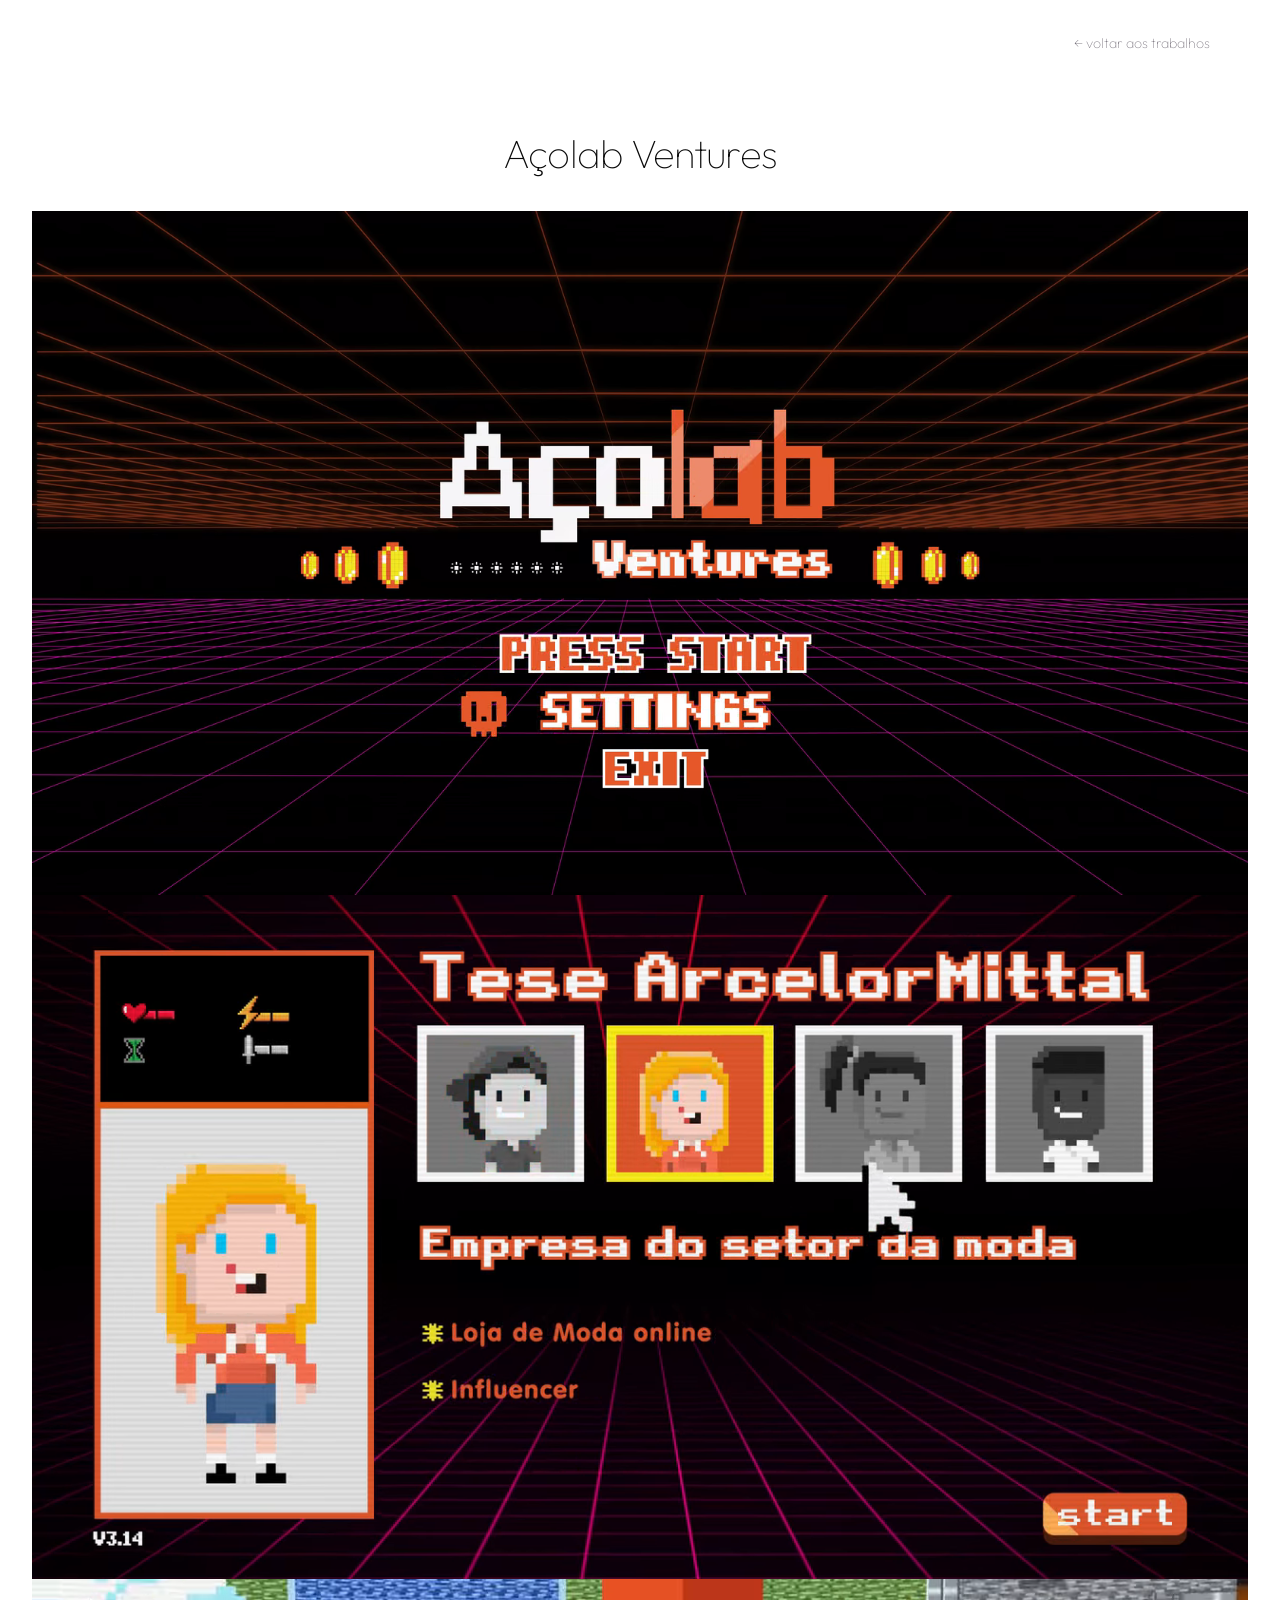
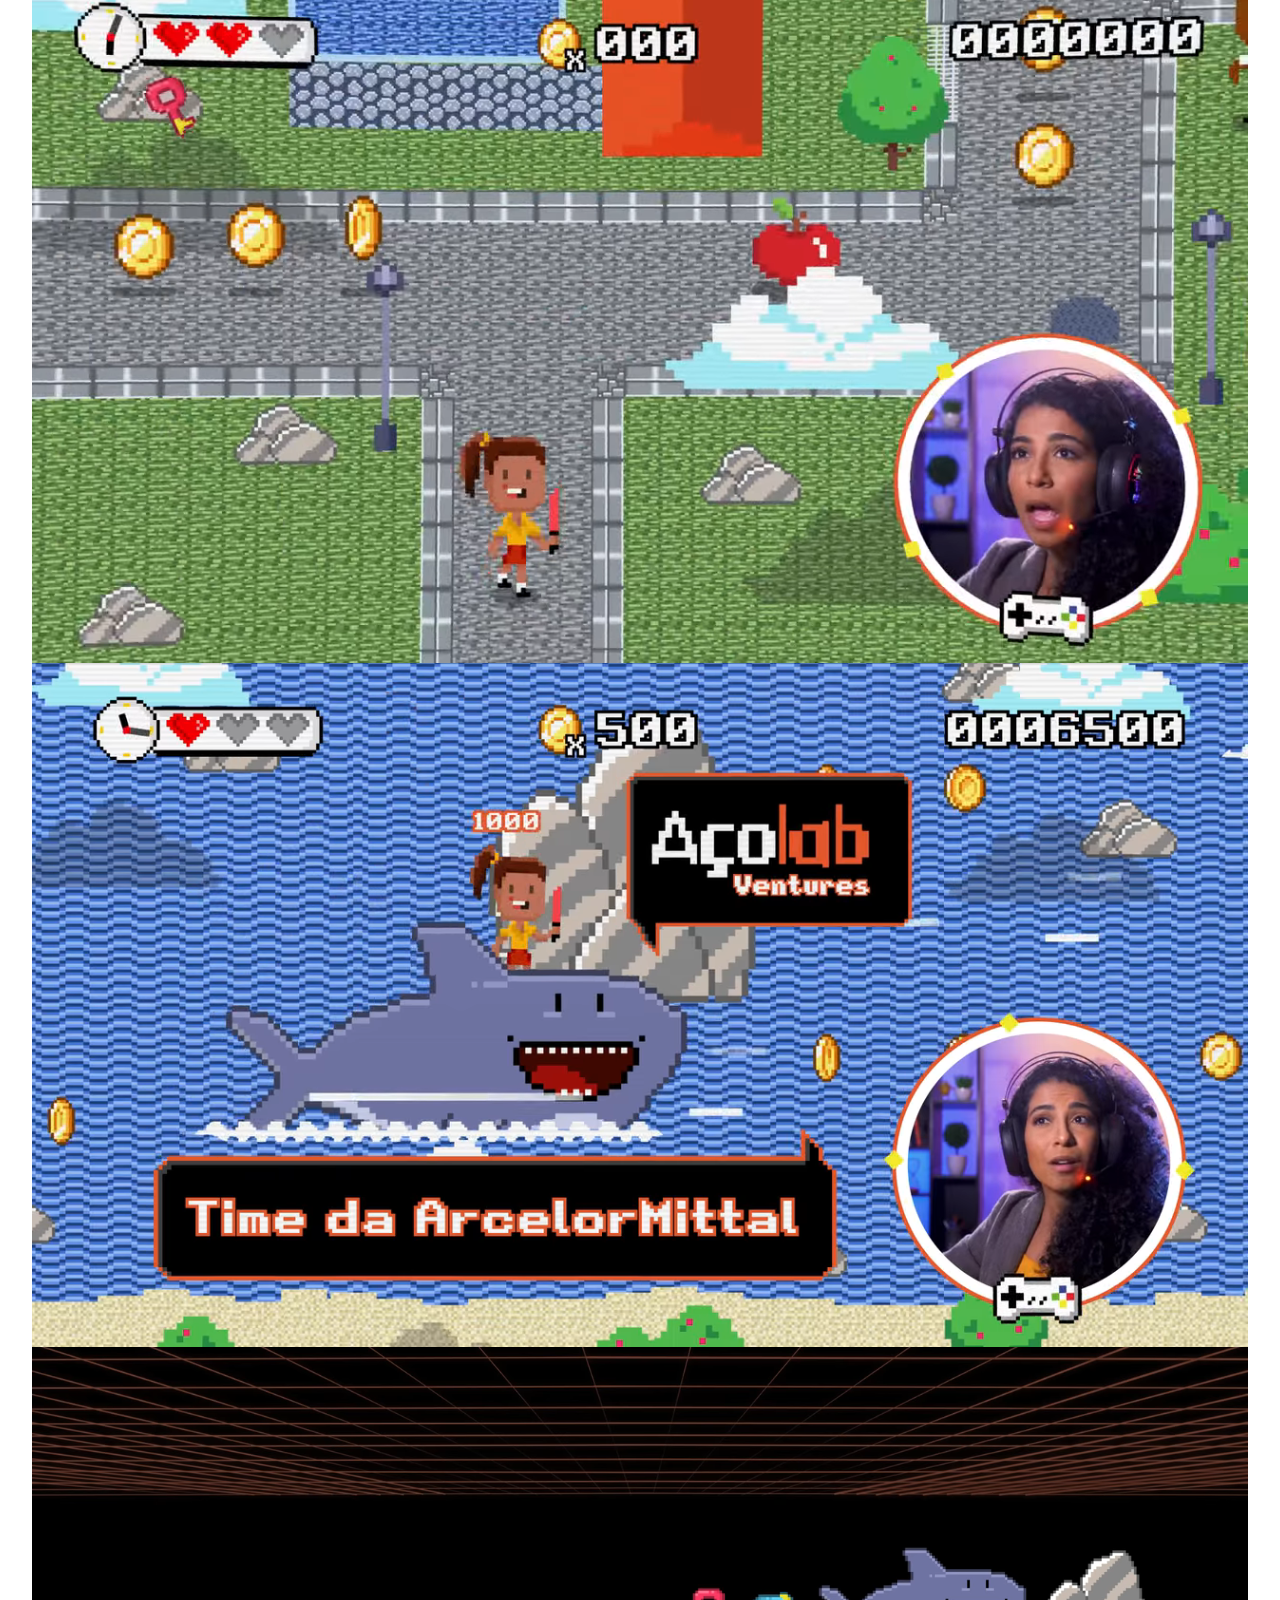
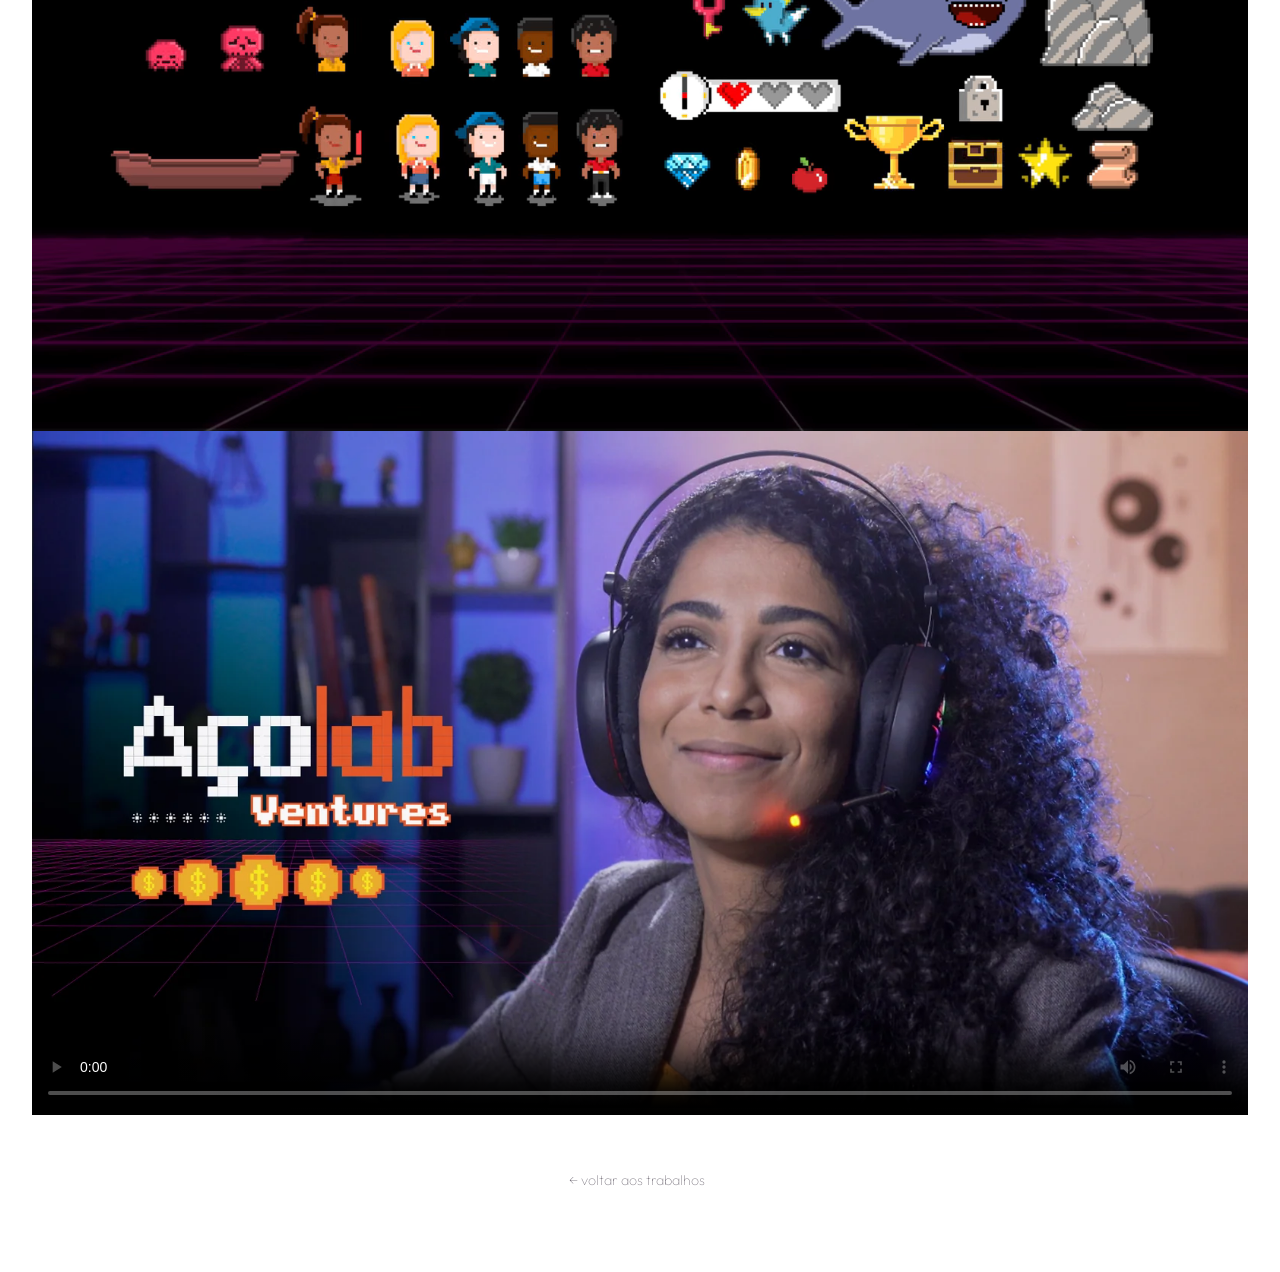
==== commit 29f5a292: "Açolab só com movimento, no mesmo formato dos outros projetos O projeto é um filme, e as peças estát" ====
--- a/acolab-ventures.html
+++ b/acolab-ventures.html
@@ -4,331 +4,88 @@
 <meta charset="utf-8">
 <meta name="viewport" content="width=device-width, initial-scale=1">
 <title>Açolab Ventures — Ghort Estúdio Criativo</title>
-<meta name="description" content="A tese de corporate venture capital da ArcelorMittal contada como jogo de 8 bits: menu, seleção de personagem e três fases. Direção de arte de Gilmar Horta.">
 <link rel="icon" type="image/png" sizes="32x32" href="assets/favicon-32.png">
 <link rel="icon" type="image/png" sizes="512x512" href="assets/favicon-512.png">
 <link rel="apple-touch-icon" href="assets/favicon-180.png">
-<meta name="theme-color" content="#07060A">
-<meta property="og:title" content="Açolab Ventures — Ghort Estúdio Criativo">
-<meta property="og:description" content="A tese de corporate venture capital da ArcelorMittal contada como jogo de 8 bits.">
-<meta property="og:image" content="https://ghort.com.br/assets/work/acolab.webp">
-<meta property="og:type" content="article">
 <link rel="preconnect" href="https://fonts.googleapis.com">
 <link rel="preconnect" href="https://fonts.gstatic.com" crossorigin>
-<link rel="stylesheet" href="https://fonts.googleapis.com/css2?family=Outfit:wght@100..900&family=Press+Start+2P&display=swap">
-<link rel="stylesheet" href="assets/acolab.css">
+<link rel="stylesheet" href="https://fonts.googleapis.com/css2?family=Outfit:wght@100..900&display=swap">
+<link rel="stylesheet" href="assets/projeto.css">
 </head>
 <body>
 
-<!-- ==========================================================
-     HUD: a barra de status do jogo faz as vezes de navegação.
-     O placar acompanha a rolagem e termina em 0026350 — a
-     mesma pontuação com que o filme fecha.
-     ========================================================== -->
-<div class="hud">
-  <div class="hud-esq">
-    <a href="portfolio.html" aria-label="Voltar aos trabalhos">&lt; VOLTAR</a>
+<div class="wrap">
+  <div class="top">
+    <a class="voltar" href="portfolio.html">
+      <span class="lk" data-t="← voltar aos trabalhos"><span>← voltar aos trabalhos</span></span>
+    </a>
   </div>
-  <p class="hud-meio" id="fase-atual">PRESS START</p>
-  <div class="hud-dir">
-    <span class="placar"><b>SCORE</b><span id="placar">0000000</span></span>
-    <button class="btn-anim" id="btn-anim" type="button" aria-pressed="false">ANIM: ON</button>
-  </div>
+
+  <header class="titulo-proj">
+    <h1>Açolab Ventures</h1>
+  </header>
 </div>
 
-<!-- ---------- abertura: a tela de menu, em loop ---------- -->
-<div class="hero crt">
-  <video id="hero-video" muted loop playsinline autoplay preload="auto"
+<main class="pecas">
+  <!-- o projeto é um filme: as peças são movimento, não captura de tela -->
+  <video class="loop" muted loop playsinline autoplay preload="metadata"
          poster="assets/work/acolab/menu.webp" width="1600" height="900"
-         aria-label="Tela de menu do Açolab Ventures: o cursor caveira percorre PRESS START, SETTINGS e EXIT">
+         aria-label="Açolab Ventures — tela de menu">
     <source src="assets/work/acolab/menu.webm" type="video/webm">
     <source src="assets/work/acolab/menu.mp4" type="video/mp4">
   </video>
-  <p class="insert"><span>INSERT COIN</span></p>
+
+  <video class="loop" muted loop playsinline autoplay preload="metadata"
+         poster="assets/work/acolab/select-poster.webp" width="1280" height="720"
+         aria-label="Açolab Ventures — seleção de personagem">
+    <source src="assets/work/acolab/select.webm" type="video/webm">
+    <source src="assets/work/acolab/select.mp4" type="video/mp4">
+  </video>
+
+  <video class="loop" muted loop playsinline autoplay preload="metadata"
+         poster="assets/work/acolab/fase1-poster.webp" width="1280" height="720"
+         aria-label="Açolab Ventures — fase 1">
+    <source src="assets/work/acolab/fase1.webm" type="video/webm">
+    <source src="assets/work/acolab/fase1.mp4" type="video/mp4">
+  </video>
+
+  <video class="loop" muted loop playsinline autoplay preload="metadata"
+         poster="assets/work/acolab/fase2-poster.webp" width="1280" height="720"
+         aria-label="Açolab Ventures — fase 2">
+    <source src="assets/work/acolab/fase2.webm" type="video/webm">
+    <source src="assets/work/acolab/fase2.mp4" type="video/mp4">
+  </video>
+
+  <video class="loop" muted loop playsinline autoplay preload="metadata"
+         poster="assets/work/acolab/sprites-poster.webp" width="1600" height="900"
+         aria-label="Açolab Ventures — sprites dos personagens">
+    <source src="assets/work/acolab/sprites.webm" type="video/webm">
+    <source src="assets/work/acolab/sprites.mp4" type="video/mp4">
+  </video>
+
+  <div class="filme filme--largo">
+    <video controls preload="metadata" playsinline
+           poster="assets/work/acolab/filme-poster.webp" width="1920" height="1080"
+           aria-label="Açolab Ventures — filme completo">
+      <source src="assets/work/acolab/filme.webm" type="video/webm">
+      <source src="assets/work/acolab/filme.mp4" type="video/mp4">
+    </video>
+  </div>
+</main>
+
+<div class="wrap voltar-fim">
+  <a class="voltar" href="portfolio.html">
+    <span class="lk" data-t="← voltar aos trabalhos"><span>← voltar aos trabalhos</span></span>
+  </a>
 </div>
 
-<header class="cabeca texto">
-  <h1>Açolab <b>Ventures</b></h1>
-  <p class="sub">ARCELORMITTAL · 2022 · DIREÇÃO DE ARTE</p>
-
-  <p class="corpo">A ArcelorMittal precisava explicar sua tese de corporate venture
-  capital — que empresa procura, o que oferece em troca, como funciona o processo —
-  para gente que nunca tinha ouvido falar do assunto. Em vez de um institucional,
-  o filme virou um jogo.</p>
-
-  <p class="corpo">A direção de arte fechou um vocabulário e não abriu mão dele:
-  tipografia bitmap, grade neon com ponto de fuga no centro, o laranja da marca
-  contra o magenta do piso, e um HUD — vidas, moedas, pontuação — que segue a
-  apresentadora do primeiro ao último quadro. Cada ideia do roteiro precisou caber
-  nesse sistema: virar item de menu, ficha de personagem, inimigo ou fase. Nada de
-  caixa de texto solta por cima da imagem.</p>
-
-  <p class="corpo">A apresentadora não narra por fora: ela está dentro do jogo, num
-  círculo de webcam de streamer, reagindo ao que acontece na tela ao lado.</p>
-
-  <div class="ficha">
-    <dl>
-      <dt>CLIENTE</dt><dd>ArcelorMittal</dd>
-      <dt>AGÊNCIA</dt><dd>Buffalo</dd>
-      <dt>DIREÇÃO</dt><dd>Gilmar Horta — direção de arte</dd>
-      <dt>EQUIPE</dt><dd>Francis, animação · Lorena Otero, roteiro</dd>
-      <dt>ENTREGA</dt><dd>Filme de 3'29" e o sistema de pixel art que o sustenta —
-      cenários, personagens, itens, HUD e telas de interface</dd>
-    </dl>
-  </div>
-</header>
-
-<!-- ==========================================================
-     Os capítulos seguem a ordem do próprio jogo:
-     abertura → settings → seleção → três fases → créditos.
-     O filme inteiro fica por último, como recompensa.
-     ========================================================== -->
-
-<section class="cap" data-fase="00 · ABERTURA">
-  <header class="cap-cab texto rv">
-    <p class="tag"><span class="coin" aria-hidden="true"></span>00 <em>- ABERTURA</em></p>
-    <p class="lead">O logotipo entra sobre a imagem real. Antes de explicar qualquer
-    coisa, o filme avisa em que língua vai falar.</p>
-  </header>
-  <div class="pecas">
-    <img class="rv" src="assets/work/acolab/abertura.webp" alt="Quadro de abertura: a apresentadora de headset, com o logotipo Açolab Ventures em pixel art e uma fileira de moedas sobre a imagem" width="1600" height="900" fetchpriority="high" decoding="async">
-  </div>
-</section>
-
-<section class="cap" data-fase="01 · SETTINGS">
-  <header class="cap-cab texto rv">
-    <p class="tag"><span class="coin" aria-hidden="true"></span>01 <em>- SETTINGS</em></p>
-    <p class="lead">O que a ArcelorMittal põe na mesa vira menu de configuração:
-    um item por vez, aceso em laranja quando chega a vez dele, apagado quando passa.</p>
-  </header>
-  <div class="pecas">
-    <img class="rv" src="assets/work/acolab/settings.webp" alt="Tela de SETTINGS: os itens Time de profissionais e Possibilidade de abrir portas, com a apresentadora num círculo à direita" width="1600" height="900" loading="lazy" decoding="async">
-  </div>
-</section>
-
-<section class="cap" data-fase="02 · SELECT PLAYER">
-  <header class="cap-cab texto rv">
-    <p class="tag"><span class="coin" aria-hidden="true"></span>02 <em>- SELECT PLAYER</em></p>
-    <p class="lead">O perfil de empresa que a tese procura vira tela de seleção de
-    personagem. Cada ficha é um recorte de mercado; a certa acende, as outras ficam
-    em cinza.</p>
-  </header>
-  <div class="pecas">
-    <img class="rv" src="assets/work/acolab/elenco.webp" alt="Os cinco personagens do jogo em pixel art, enfileirados sob o título Tese ArcelorMittal" width="1600" height="900" loading="lazy" decoding="async">
-    <div class="loop rv">
-      <video class="gif" muted loop playsinline preload="none"
-             poster="assets/work/acolab/select-poster.webp" width="1280" height="720"
-             aria-label="Loop da tela de seleção: o cursor passa de uma ficha a outra e o texto do perfil muda junto">
-        <source src="assets/work/acolab/select.webm" type="video/webm">
-        <source src="assets/work/acolab/select.mp4" type="video/mp4">
-      </video>
-      <p class="selo">SELECT PLAYER</p>
-    </div>
-  </div>
-</section>
-
-<section class="cap" data-fase="03 · FASE 01">
-  <header class="cap-cab texto rv">
-    <p class="tag"><span class="coin" aria-hidden="true"></span>03 <em>- FASE 01 · PROSPECÇÃO</em></p>
-    <p class="lead">Prospecção, análise e inteligência estratégica num mapa visto de
-    cima: moedas para juntar, inimigos para desviar, um caminho de pedra que
-    organiza a leitura.</p>
-  </header>
-  <div class="pecas">
-    <img class="rv" src="assets/work/acolab/fase-card.webp" alt="Cartela de transição: a moeda e o letreiro FASE - 01 sobre a grade neon" width="1600" height="900" loading="lazy" decoding="async">
-    <img class="rv" src="assets/work/acolab/fase1-mapa.webp" alt="Cenário da fase 1: mapa visto de cima com ruas, água, árvores, moedas e inimigos cor-de-rosa" width="1600" height="900" loading="lazy" decoding="async">
-    <div class="loop rv">
-      <video class="gif" muted loop playsinline preload="none"
-             poster="assets/work/acolab/fase1-poster.webp" width="1280" height="720"
-             aria-label="Loop da fase 1: a personagem atravessa o mapa recolhendo moedas">
-        <source src="assets/work/acolab/fase1.webm" type="video/webm">
-        <source src="assets/work/acolab/fase1.mp4" type="video/mp4">
-      </video>
-      <p class="selo">FASE 01 · EM JOGO</p>
-    </div>
-  </div>
-</section>
-
-<section class="cap" data-fase="04 · FASE 02">
-  <header class="cap-cab texto rv">
-    <p class="tag"><span class="coin" aria-hidden="true"></span>04 <em>- FASE 02 · DUE DILIGENCE</em></p>
-    <p class="lead">Negociação e due diligence em mar aberto. A parte chata do
-    processo é a mais difícil do jogo — e o tubarão não precisa de legenda.</p>
-  </header>
-  <div class="pecas">
-    <img class="rv" src="assets/work/acolab/fase2-mapa.webp" alt="Cenário da fase 2: mar de água ondulada, barco de madeira e pedras" width="1600" height="900" loading="lazy" decoding="async">
-    <img class="rv" src="assets/work/acolab/fase2-jogo.webp" alt="Fase 2 em jogo: a personagem no barco, o balão dificuld@d&amp;s#! e a legenda Due Diligence" width="1600" height="900" loading="lazy" decoding="async">
-    <div class="loop rv">
-      <video class="gif" muted loop playsinline preload="none"
-             poster="assets/work/acolab/fase2-poster.webp" width="1280" height="720"
-             aria-label="Loop da fase 2: o tubarão atravessa a tela enquanto a personagem escapa">
-        <source src="assets/work/acolab/fase2.webm" type="video/webm">
-        <source src="assets/work/acolab/fase2.mp4" type="video/mp4">
-      </video>
-      <p class="selo">FASE 02 · O TUBARÃO</p>
-    </div>
-  </div>
-</section>
-
-<section class="cap" data-fase="05 · FASE 03">
-  <header class="cap-cab texto rv">
-    <p class="tag"><span class="coin" aria-hidden="true"></span>05 <em>- FASE 03 · INCORPORAÇÃO</em></p>
-    <p class="lead">Incorporação e follow on: a fase de plataforma, com o troféu no
-    alto e o placar no maior número que aparece no filme.</p>
-  </header>
-  <div class="pecas">
-    <img class="rv" src="assets/work/acolab/fase3-mapa.webp" alt="Cenário da fase 3: céu roxo, plataformas com árvores e nuvens em pixel art" width="1600" height="900" loading="lazy" decoding="async">
-    <img class="rv" src="assets/work/acolab/fase3-jogo.webp" alt="Fase 3 em jogo: o letreiro Follow on, a personagem e o troféu no alto da plataforma" width="1600" height="900" loading="lazy" decoding="async">
-  </div>
-</section>
-
-<section class="cap" data-fase="06 · SPRITES">
-  <header class="cap-cab texto rv">
-    <p class="tag"><span class="coin" aria-hidden="true"></span>06 <em>- A FOLHA DE ELEMENTOS</em></p>
-    <p class="lead">Tudo o que entra em cena sai daqui: personagens em duas poses,
-    inimigos, o barco, o tubarão, as pedras, e a papelaria do HUD — relógio, vidas,
-    moeda, diamante, baú, troféu, cadeado, pergaminho.</p>
-  </header>
-  <div class="pecas">
-    <div class="loop rv">
-      <video class="gif" muted loop playsinline preload="none"
-             poster="assets/work/acolab/sprites-poster.webp" width="1600" height="900"
-             aria-label="Loop da folha de elementos: os sprites do jogo em animação de repouso">
-        <source src="assets/work/acolab/sprites.webm" type="video/webm">
-        <source src="assets/work/acolab/sprites.mp4" type="video/mp4">
-      </video>
-      <p class="selo">SPRITE SHEET</p>
-    </div>
-  </div>
-</section>
-
-<section class="cap" data-fase="07 · CRÉDITOS">
-  <header class="cap-cab texto rv">
-    <p class="tag"><span class="coin" aria-hidden="true"></span>07 <em>- CRÉDITOS</em></p>
-    <p class="lead">A cartela final fecha o ciclo: quem fez, para quem, na mesma
-    grade em que o filme começou.</p>
-  </header>
-  <div class="pecas">
-    <img class="rv" src="assets/work/acolab/creditos.webp" alt="Cartela de créditos: direção de arte Gilmar Horta, animação Francis, roteiro Lorena Otero, agência Buffalo, cliente ArcelorMittal" width="1600" height="900" loading="lazy" decoding="async">
-  </div>
-</section>
-
-<!-- ---------- o filme, por último ---------- -->
-<section class="cap" data-fase="08 · O FILME">
-  <header class="cap-cab texto rv">
-    <p class="tag"><span class="coin" aria-hidden="true"></span>08 <em>- O FILME</em></p>
-    <p class="lead">Três minutos e vinte e nove segundos, do PRESS START aos créditos.
-    Com som.</p>
-  </header>
-  <div class="filme rv">
-    <div class="quadro">
-      <video controls preload="none" playsinline
-             poster="assets/work/acolab/filme-poster.webp" width="1920" height="1080"
-             aria-label="Filme completo do projeto Açolab Ventures">
-        <source src="assets/work/acolab/filme.webm" type="video/webm">
-        <source src="assets/work/acolab/filme.mp4" type="video/mp4">
-      </video>
-    </div>
-  </div>
-</section>
-
-<footer class="fim">
-  <p class="gameover">GAME OVER</p>
-  <a href="portfolio.html">
-    <span class="lk" data-t="← voltar aos trabalhos"><span>← voltar aos trabalhos</span></span>
-  </a>
-</footer>
-
 <script>
+/* quem pediu menos movimento vê os loops parados, no pôster */
 (function(){
-  "use strict";
-  var calmo = window.matchMedia("(prefers-reduced-motion: reduce)");
-
-  /* ---------- entrada em degraus ---------- */
-  var alvos = document.querySelectorAll(".rv");
-  if(calmo.matches || !("IntersectionObserver" in window)){
-    alvos.forEach(function(el){ el.classList.add("on"); });
-  }else{
-    var oRv = new IntersectionObserver(function(ents){
-      ents.forEach(function(e){
-        if(e.isIntersecting){ e.target.classList.add("on"); oRv.unobserve(e.target); }
-      });
-    },{rootMargin:"0px 0px -12% 0px"});
-    alvos.forEach(function(el){ oRv.observe(el); });
-  }
-
-  /* ---------- os loops só rodam quando estão em quadro ----------
-     seis vídeos tocando ao mesmo tempo derrubam a página no
-     celular; fora da tela, cada um pausa e devolve a CPU */
-  var loops = Array.prototype.slice.call(document.querySelectorAll("video.gif"));
-  var herói = document.getElementById("hero-video");
-  var todos = herói ? loops.concat([herói]) : loops;
-  var pausado = false;
-
-  function tocar(v){
-    if(pausado) return;
-    if(v.preload === "none"){ v.preload = "auto"; v.load(); }
-    var p = v.play();
-    if(p && p.catch) p.catch(function(){});
-  }
-
-  if("IntersectionObserver" in window){
-    var oPlay = new IntersectionObserver(function(ents){
-      ents.forEach(function(e){
-        if(e.isIntersecting) tocar(e.target); else e.target.pause();
-      });
-    },{rootMargin:"200px 0px"});
-    todos.forEach(function(v){ oPlay.observe(v); });
-  }else{
-    todos.forEach(tocar);
-  }
-
-  /* ---------- botão de pausa geral ---------- */
-  var btn = document.getElementById("btn-anim");
-  function aplicar(){
-    btn.setAttribute("aria-pressed", String(pausado));
-    btn.textContent = pausado ? "ANIM: OFF" : "ANIM: ON";
-    todos.forEach(function(v){
-      if(pausado) v.pause();
-      else if(emQuadro(v)) tocar(v);
-    });
-    document.documentElement.style.setProperty("--pausa", pausado ? "paused" : "running");
-  }
-  function emQuadro(v){
-    var r = v.getBoundingClientRect();
-    return r.bottom > 0 && r.top < window.innerHeight;
-  }
-  btn.addEventListener("click", function(){ pausado = !pausado; aplicar(); });
-
-  /* quem pediu menos movimento chega com tudo parado */
-  if(calmo.matches){ pausado = true; aplicar(); }
-
-  /* ---------- placar e fase na HUD ----------
-     o placar sobe com a rolagem e para em 0026350: a pontuação
-     com que a personagem fecha a última fase do filme */
-  var elPlacar = document.getElementById("placar");
-  var elFase   = document.getElementById("fase-atual");
-  var caps     = Array.prototype.slice.call(document.querySelectorAll(".cap[data-fase]"));
-  var MAX = 26350, tick = null;
-
-  function pinta(){
-    tick = null;
-    var alt = document.documentElement.scrollHeight - window.innerHeight;
-    var pos = alt > 0 ? Math.min(1, Math.max(0, window.scrollY / alt)) : 0;
-    var pts = Math.round(pos * MAX / 50) * 50;
-    elPlacar.textContent = String(pts).padStart(7, "0");
-
-    var atual = "PRESS START";
-    for(var i = 0; i < caps.length; i++){
-      if(caps[i].getBoundingClientRect().top <= window.innerHeight * 0.45){
-        atual = caps[i].getAttribute("data-fase");
-      }
-    }
-    if(elFase.textContent !== atual) elFase.textContent = atual;
-  }
-  addEventListener("scroll", function(){ if(!tick) tick = requestAnimationFrame(pinta); }, {passive:true});
-  addEventListener("resize", pinta, {passive:true});
-  pinta();
+  if(!matchMedia("(prefers-reduced-motion: reduce)").matches) return;
+  document.querySelectorAll("video.loop").forEach(function(v){
+    v.removeAttribute("autoplay"); v.pause();
+  });
 })();
 </script>
 
--- a/assets/projeto.css
+++ b/assets/projeto.css
@@ -0,0 +1,100 @@
+/* ==========================================================
+   GHORT — página de projeto
+   Fundo claro, igual à galeria: o trabalho manda na página e
+   respira melhor sobre branco. A home segue preta.
+   O peso da fonte continua sendo a interação.
+   ========================================================== */
+:root{
+  --fundo:#FFFFFF;
+  --tinta:#0A0A0A;
+  --suave:#6B6570;
+  --linha:rgba(0,0,0,.13);
+  --ui:"Outfit","Century Gothic",system-ui,-apple-system,sans-serif;
+  --w-fina:100;
+  --w-cheia:700;
+  --ease:cubic-bezier(.22,1,.36,1);
+  --gutter:clamp(20px,5vw,64px);
+}
+
+*,*::before,*::after{box-sizing:border-box}
+body{
+  margin:0;background:var(--fundo);color:var(--tinta);
+  font-family:var(--ui);font-weight:var(--w-fina);
+  font-size:16px;line-height:1.6;
+  -webkit-font-smoothing:antialiased;
+}
+img{display:block;max-width:100%}
+a{color:inherit;text-decoration:none}
+:focus-visible{outline:2px solid var(--tinta);outline-offset:4px;border-radius:4px}
+::selection{background:var(--tinta);color:var(--fundo)}
+
+.wrap{max-width:1520px;margin-inline:auto;padding-inline:var(--gutter)}
+
+/* ---------- texto que engrossa no hover ---------- */
+.lk{display:inline-grid;justify-items:start}
+.lk::before{
+  content:attr(data-t);grid-area:1/1;
+  font-weight:var(--w-cheia);visibility:hidden;pointer-events:none;
+}
+.lk>span{
+  grid-area:1/1;font-weight:var(--w-fina);
+  transition:font-weight .44s var(--ease);
+}
+.lk:hover>span,.lk:focus-visible>span,
+a:hover .lk>span,a:focus-visible .lk>span{font-weight:var(--w-cheia)}
+
+/* ---------- topo ---------- */
+.top{
+  display:flex;align-items:center;justify-content:flex-end;
+  padding-block:clamp(20px,3.5vh,34px);
+}
+.voltar{font-size:clamp(.85rem,1.1vw,.95rem);color:var(--suave)}
+.voltar .lk>span{color:var(--suave);transition:font-weight .44s var(--ease),color .3s ease}
+.voltar:hover .lk>span{color:var(--tinta)}
+
+/* ---------- título do projeto ---------- */
+.titulo-proj{padding-block:clamp(26px,5vh,56px) clamp(22px,4vh,44px)}
+.titulo-proj h1{
+  margin:0;font-weight:var(--w-fina);
+  font-size:clamp(1.1rem,3.5vw,2.5rem);line-height:1.1;letter-spacing:-.02em;text-align:center;
+}
+
+/* ---------- as peças ----------
+   largura maior que o texto: o trabalho manda na página */
+.pecas{
+  max-width:1280px;margin-inline:auto;
+  padding-inline:clamp(0px,3vw,32px);
+
+  display:flex;flex-direction:column;
+  gap:0;
+}
+.pecas img,.pecas video.loop{
+  width:100%;height:auto;display:block;
+  background:#F2F0F3;
+}
+
+/* ---------- voltar, repetido no fim ----------
+   quem termina de ver o projeto não precisa subir a página toda */
+.voltar-fim{
+  display:flex;justify-content:center;
+  padding-block:clamp(30px,6vh,64px) clamp(44px,9vh,96px);
+}
+
+/* ---------- filme do projeto ----------
+   o arquivo é quadrado (2160x2160): a proporção reservada evita
+   que a página pule ao carregar, e a largura limitada impede que
+   um quadrado de tela cheia fique alto demais para ler */
+.filme{
+  width:100%;max-width:820px;margin-inline:auto;
+  margin-top:clamp(18px,3vh,40px);
+  aspect-ratio:1/1;
+  border-radius:clamp(0px,.6vw,10px);overflow:hidden;
+  background:#0A0A0A;
+}
+/* o filme do Açolab é 16:9 e ocupa a largura das peças */
+.filme--largo{max-width:none;aspect-ratio:16/9;margin-top:0;border-radius:0}
+.filme video{width:100%;height:100%;display:block;object-fit:contain;background:#0A0A0A}
+
+@media (prefers-reduced-motion:reduce){
+  *{transition:none!important}
+}
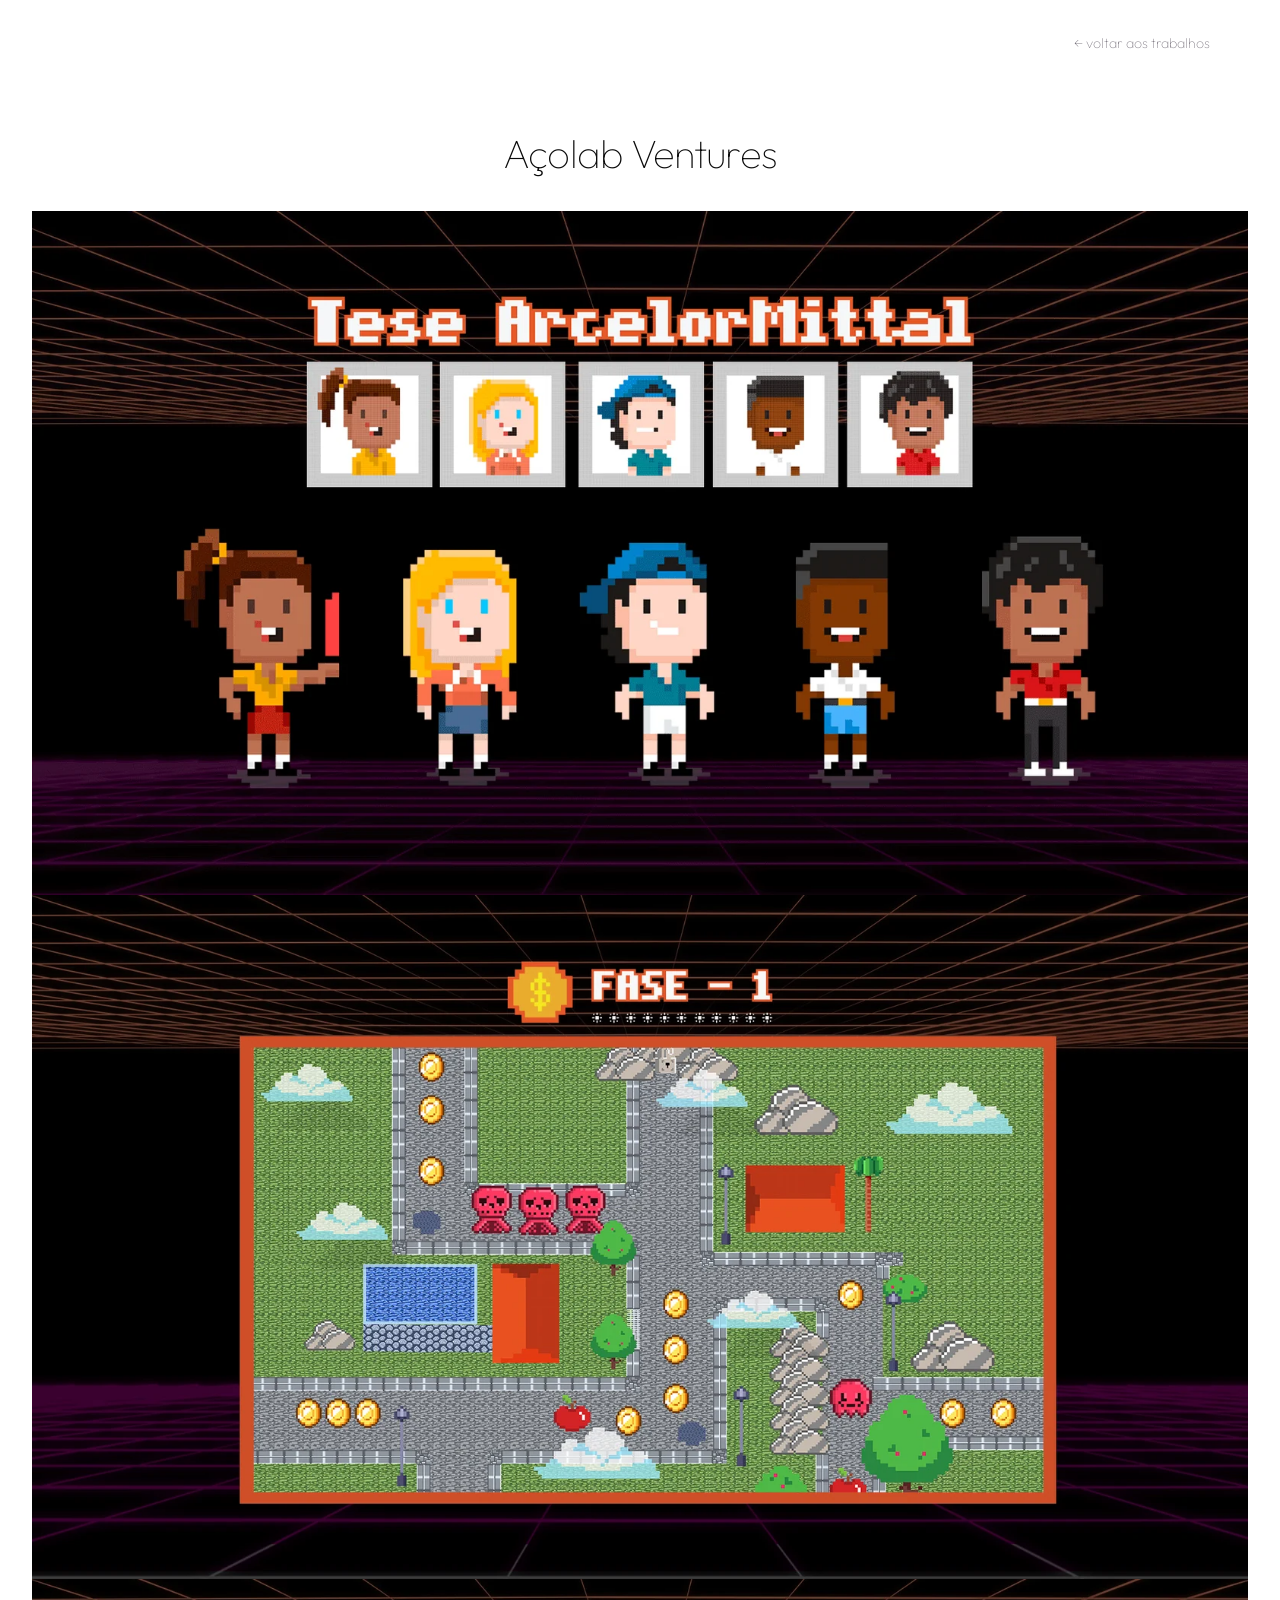
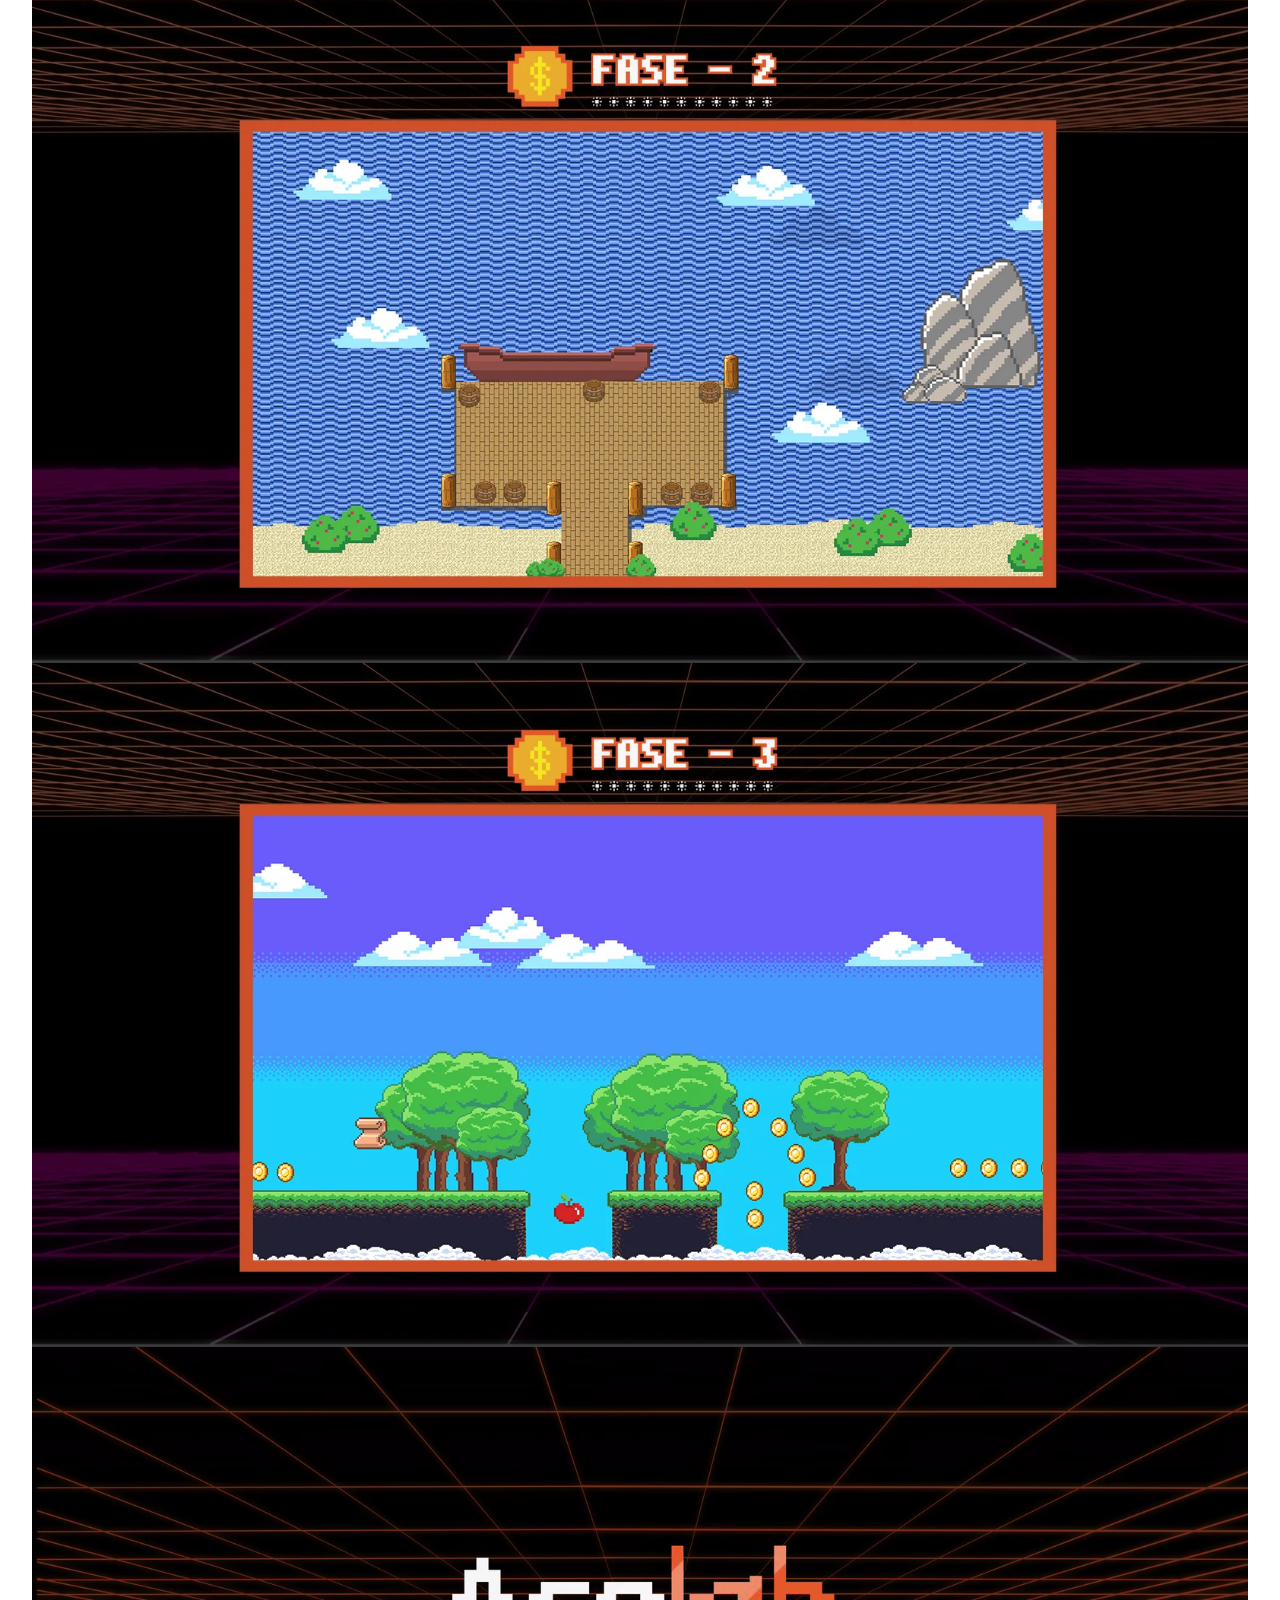
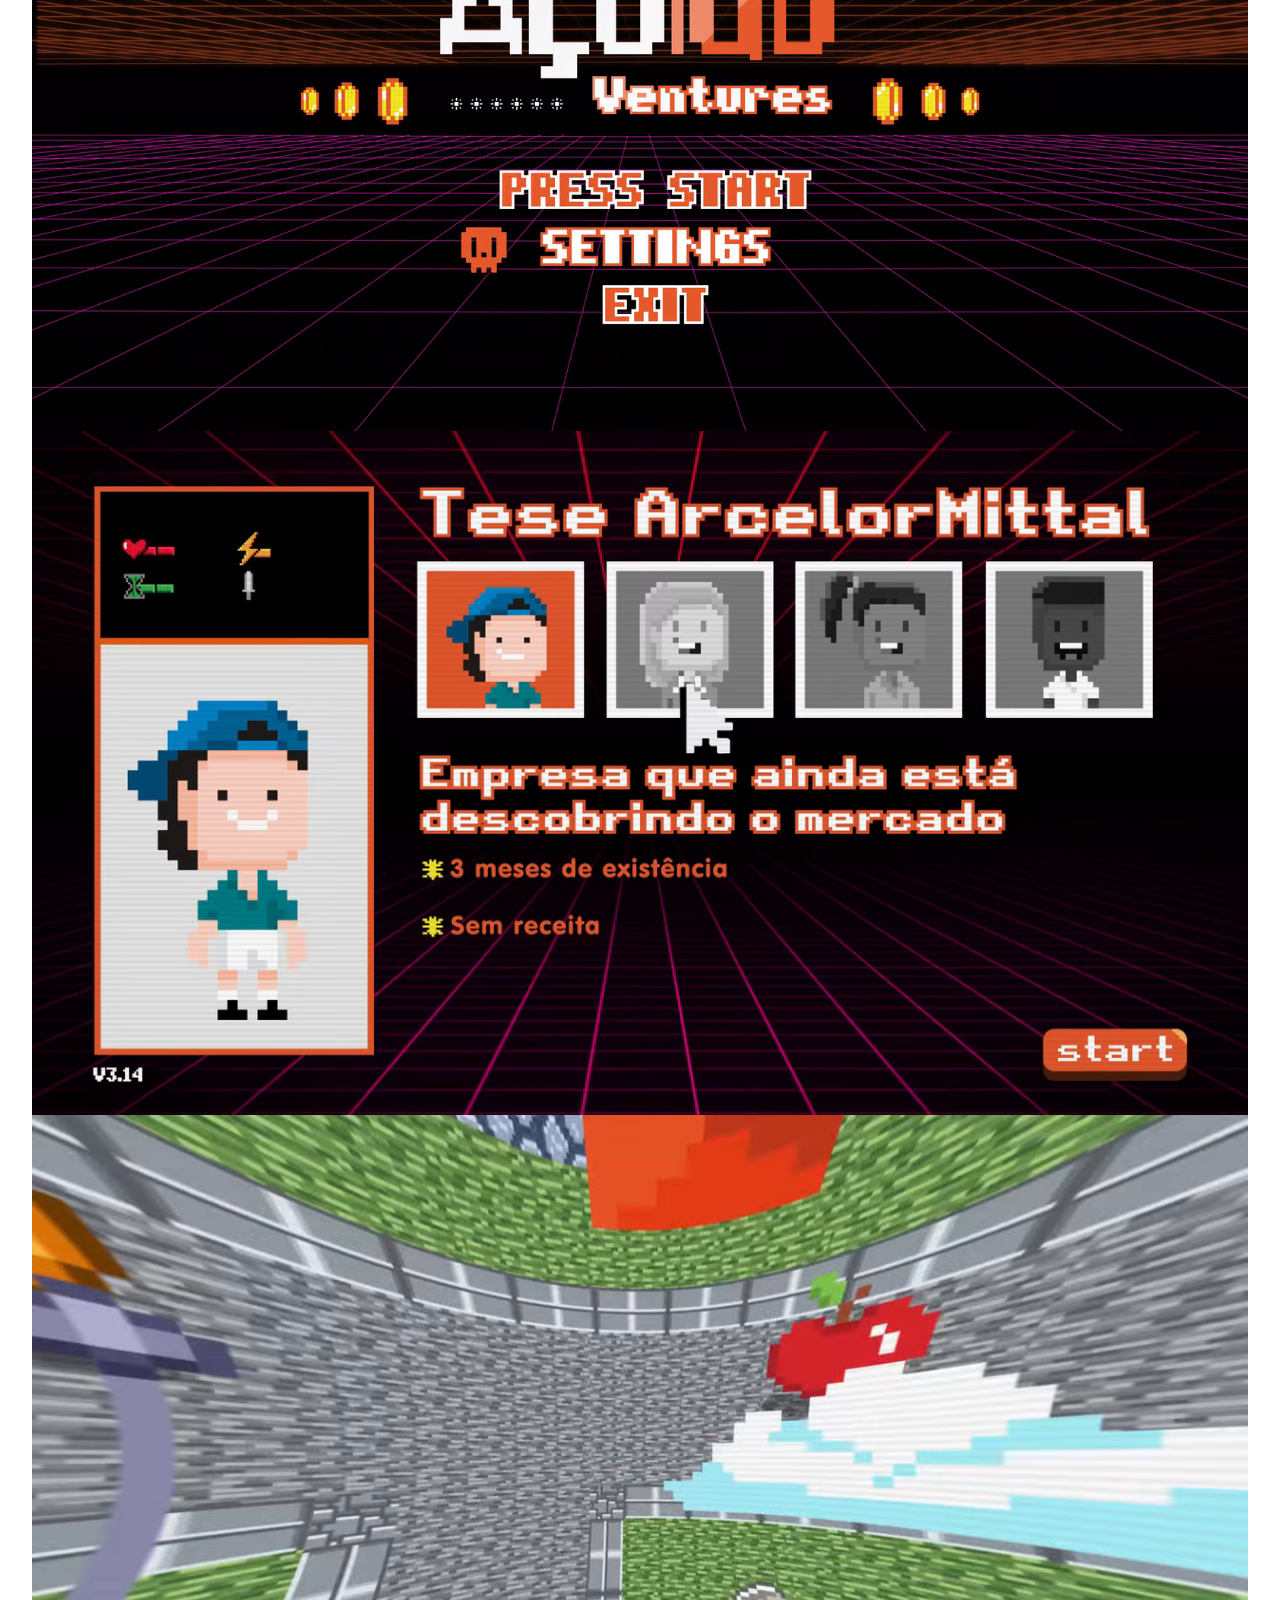
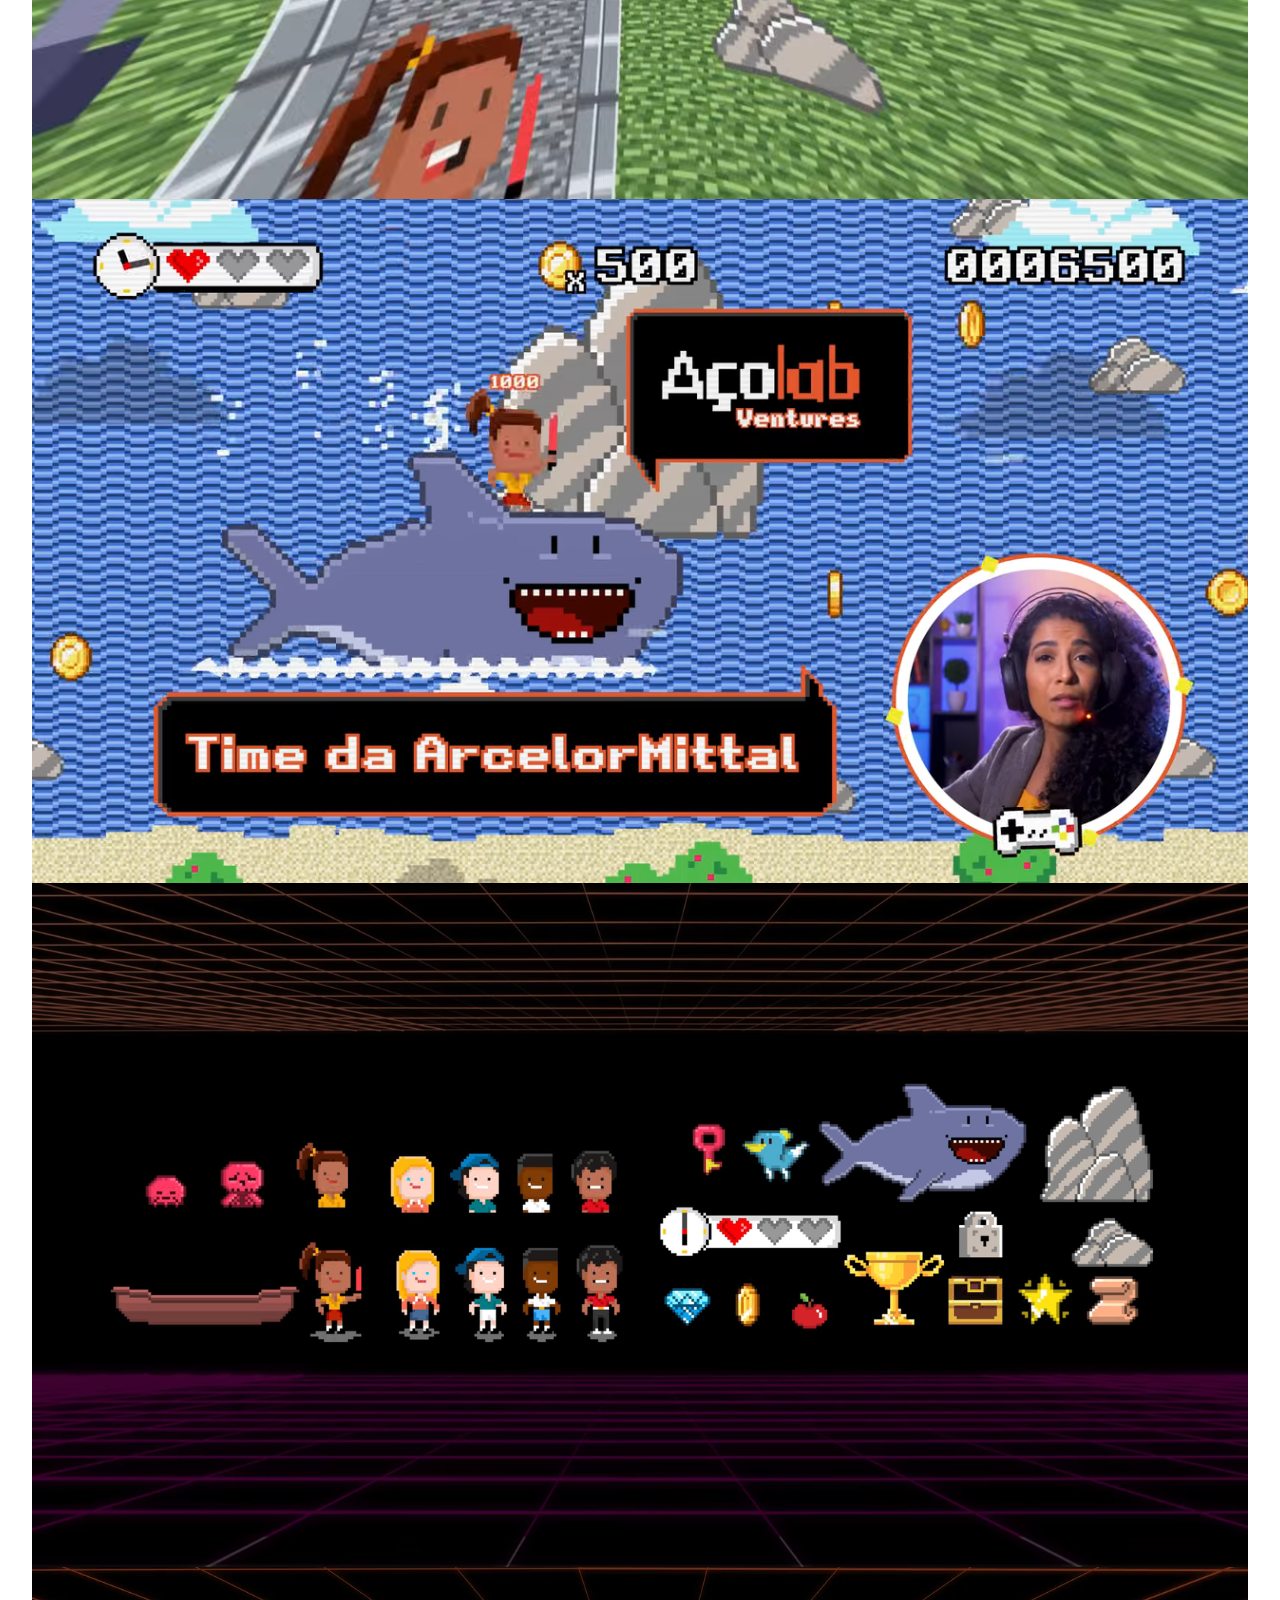
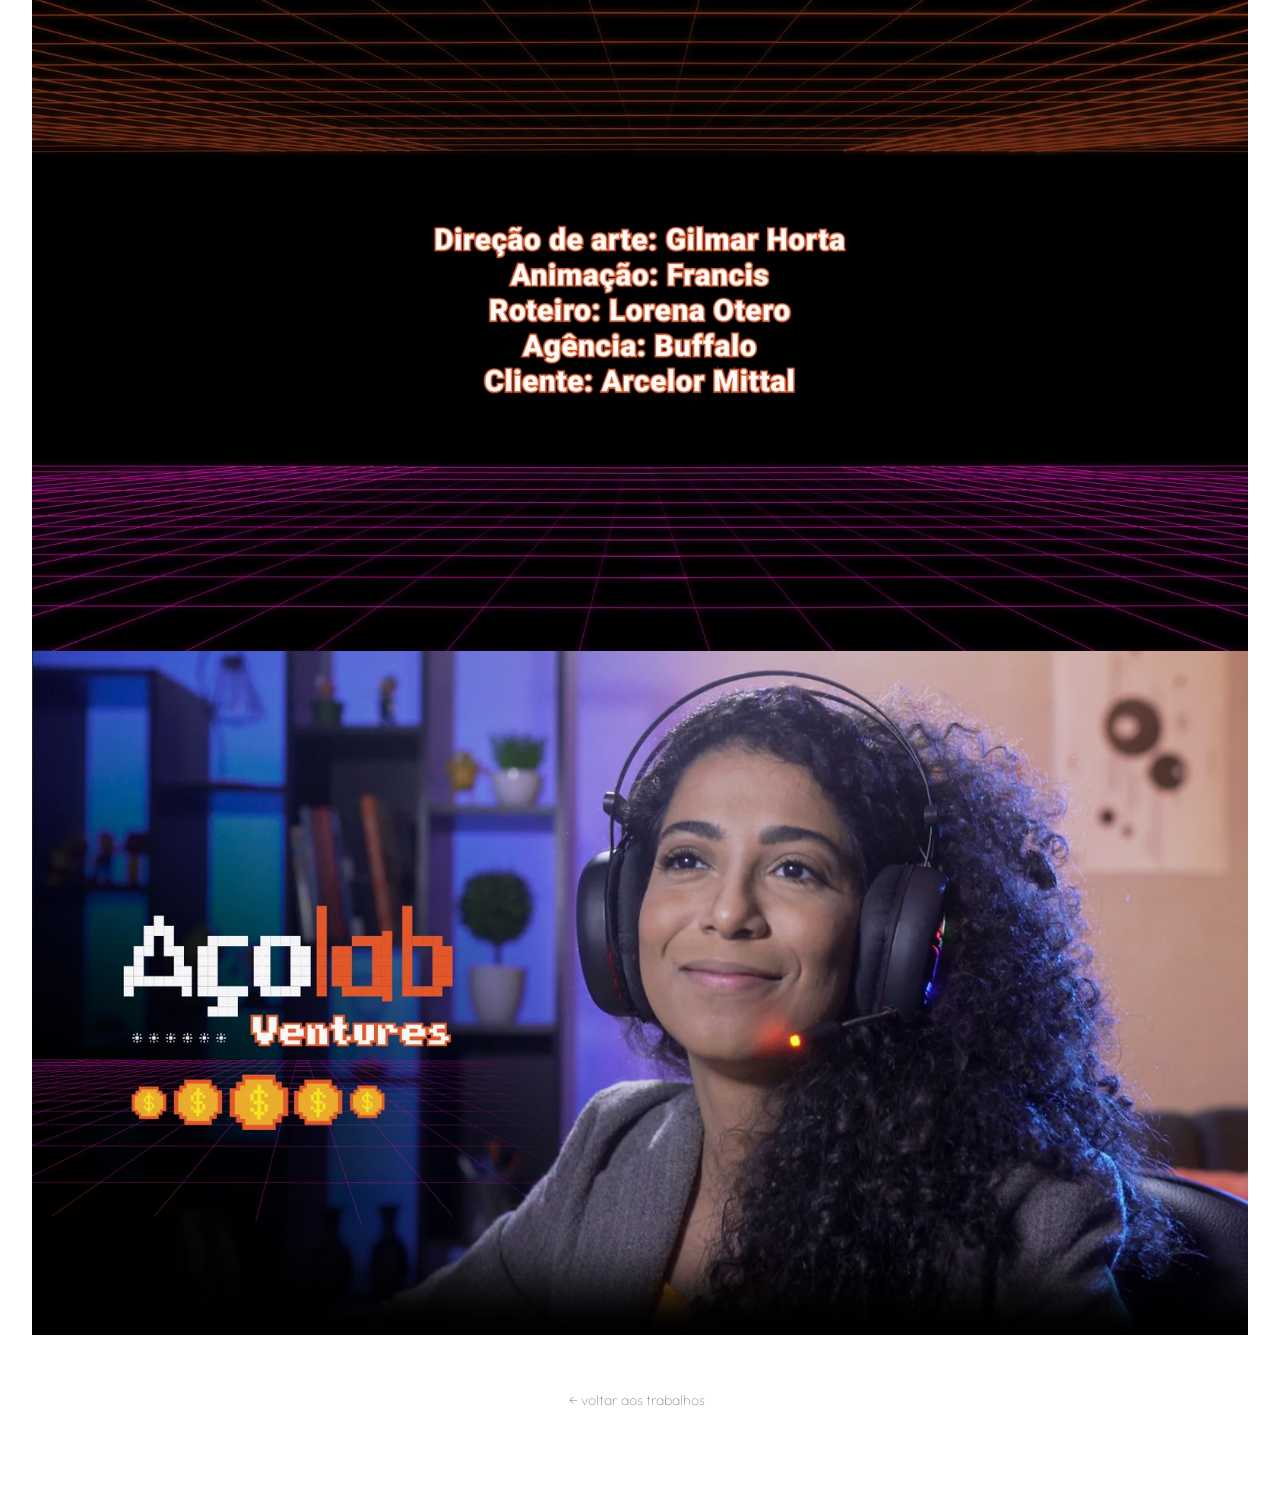
==== commit d6168dc2: "Telas estáticas voltam ao Açolab, na ordem pedida Recuperadas do histórico — tinham saído quando a p" ====
--- a/acolab-ventures.html
+++ b/acolab-ventures.html
@@ -27,6 +27,12 @@
 </div>
 
 <main class="pecas">
+  <!-- telas estáticas: elenco e as três fases -->
+  <img src="assets/work/acolab/elenco.webp" alt="Açolab Ventures — tela de seleção de personagem" width="1920" height="1080" loading="lazy" decoding="async">
+  <img src="assets/work/acolab/fase1-mapa.webp" alt="Açolab Ventures — mapa da fase 1" width="1920" height="1080" loading="lazy" decoding="async">
+  <img src="assets/work/acolab/fase2-mapa.webp" alt="Açolab Ventures — mapa da fase 2" width="1920" height="1080" loading="lazy" decoding="async">
+  <img src="assets/work/acolab/fase3-mapa.webp" alt="Açolab Ventures — mapa da fase 3" width="1920" height="1080" loading="lazy" decoding="async">
+
   <!-- o projeto é um filme: as peças são movimento, não captura de tela -->
   <video class="loop" muted loop playsinline autoplay preload="metadata"
          poster="assets/work/acolab/menu.webp" width="1600" height="900"
@@ -63,6 +69,9 @@
     <source src="assets/work/acolab/sprites.mp4" type="video/mp4">
   </video>
 
+  <!-- créditos fecham a sequência antes do filme -->
+  <img src="assets/work/acolab/creditos.webp" alt="Açolab Ventures — créditos: direção de arte Gilmar Horta, animação Francis, roteiro Lorena Otero, agência Buffalo, cliente ArcelorMittal" width="1920" height="1080" loading="lazy" decoding="async">
+
   <div class="filme filme--largo">
     <video controls preload="metadata" playsinline
            poster="assets/work/acolab/filme-poster.webp" width="1920" height="1080"
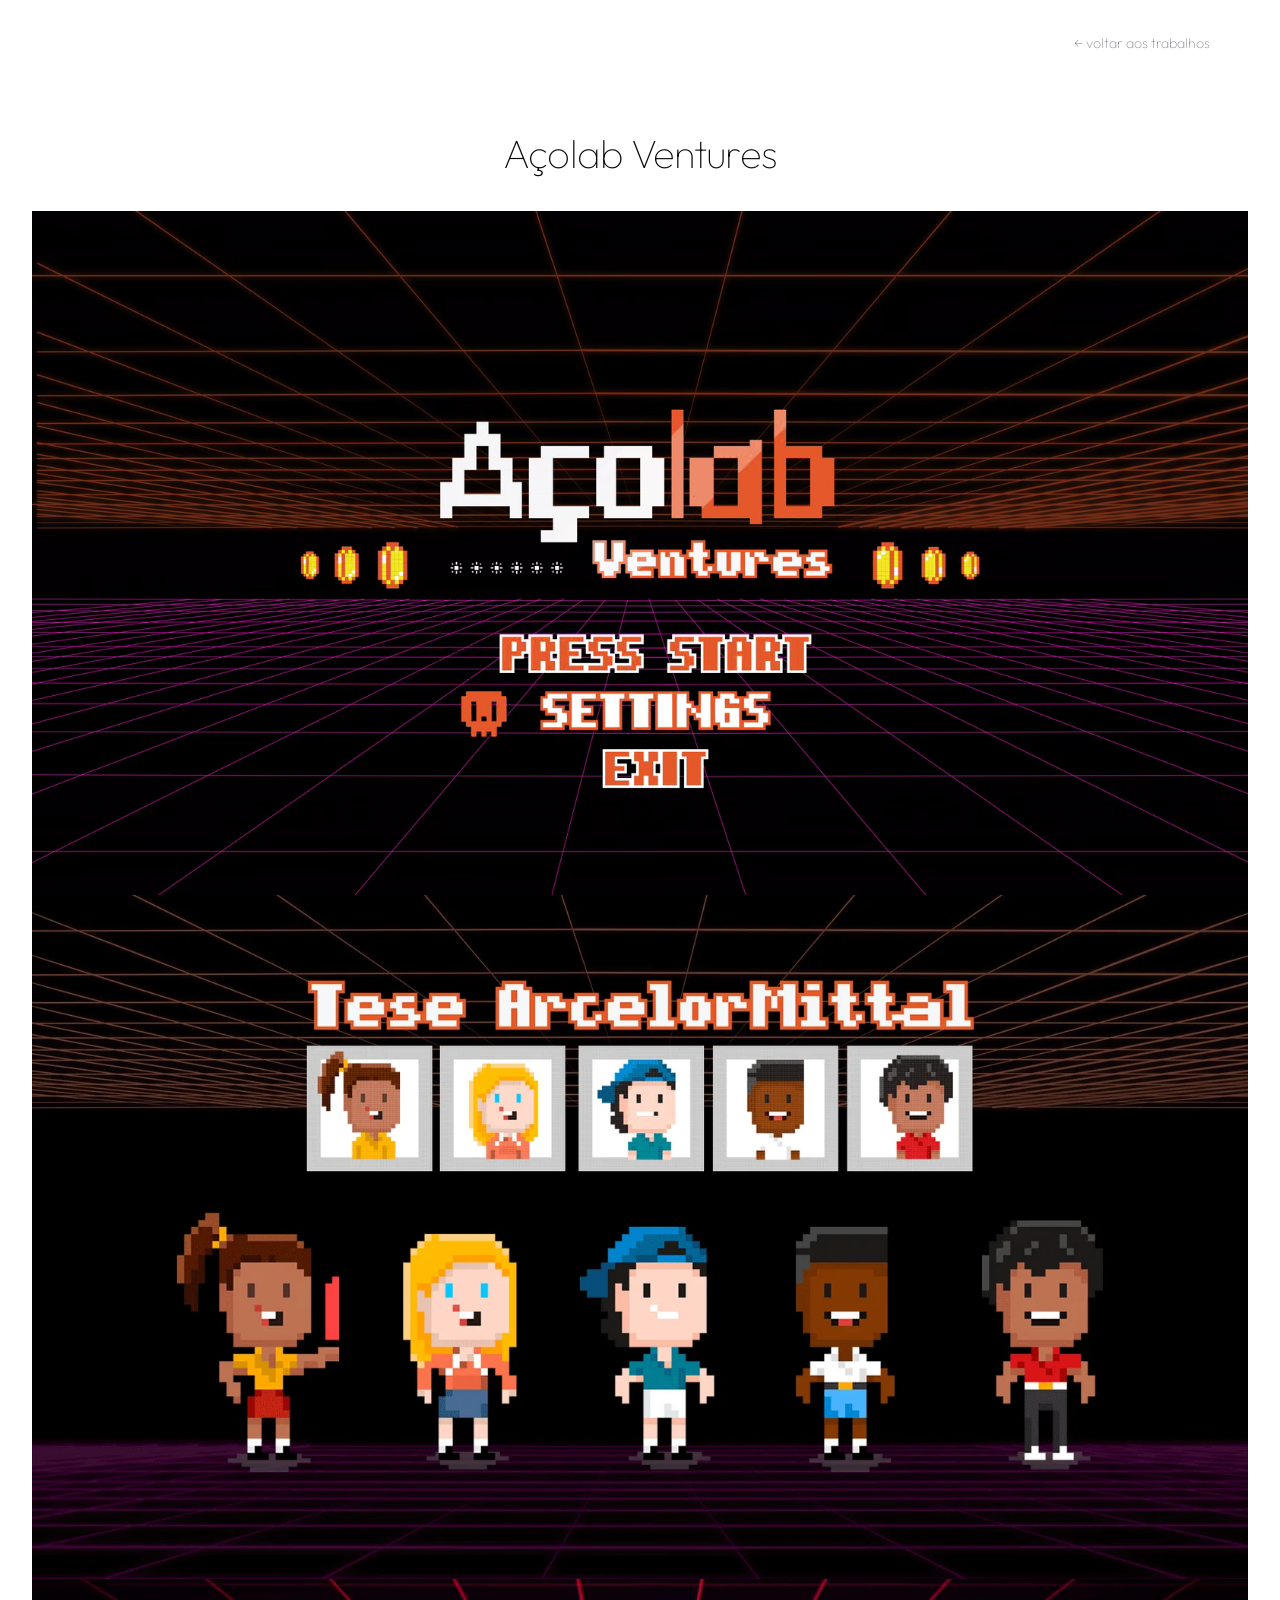
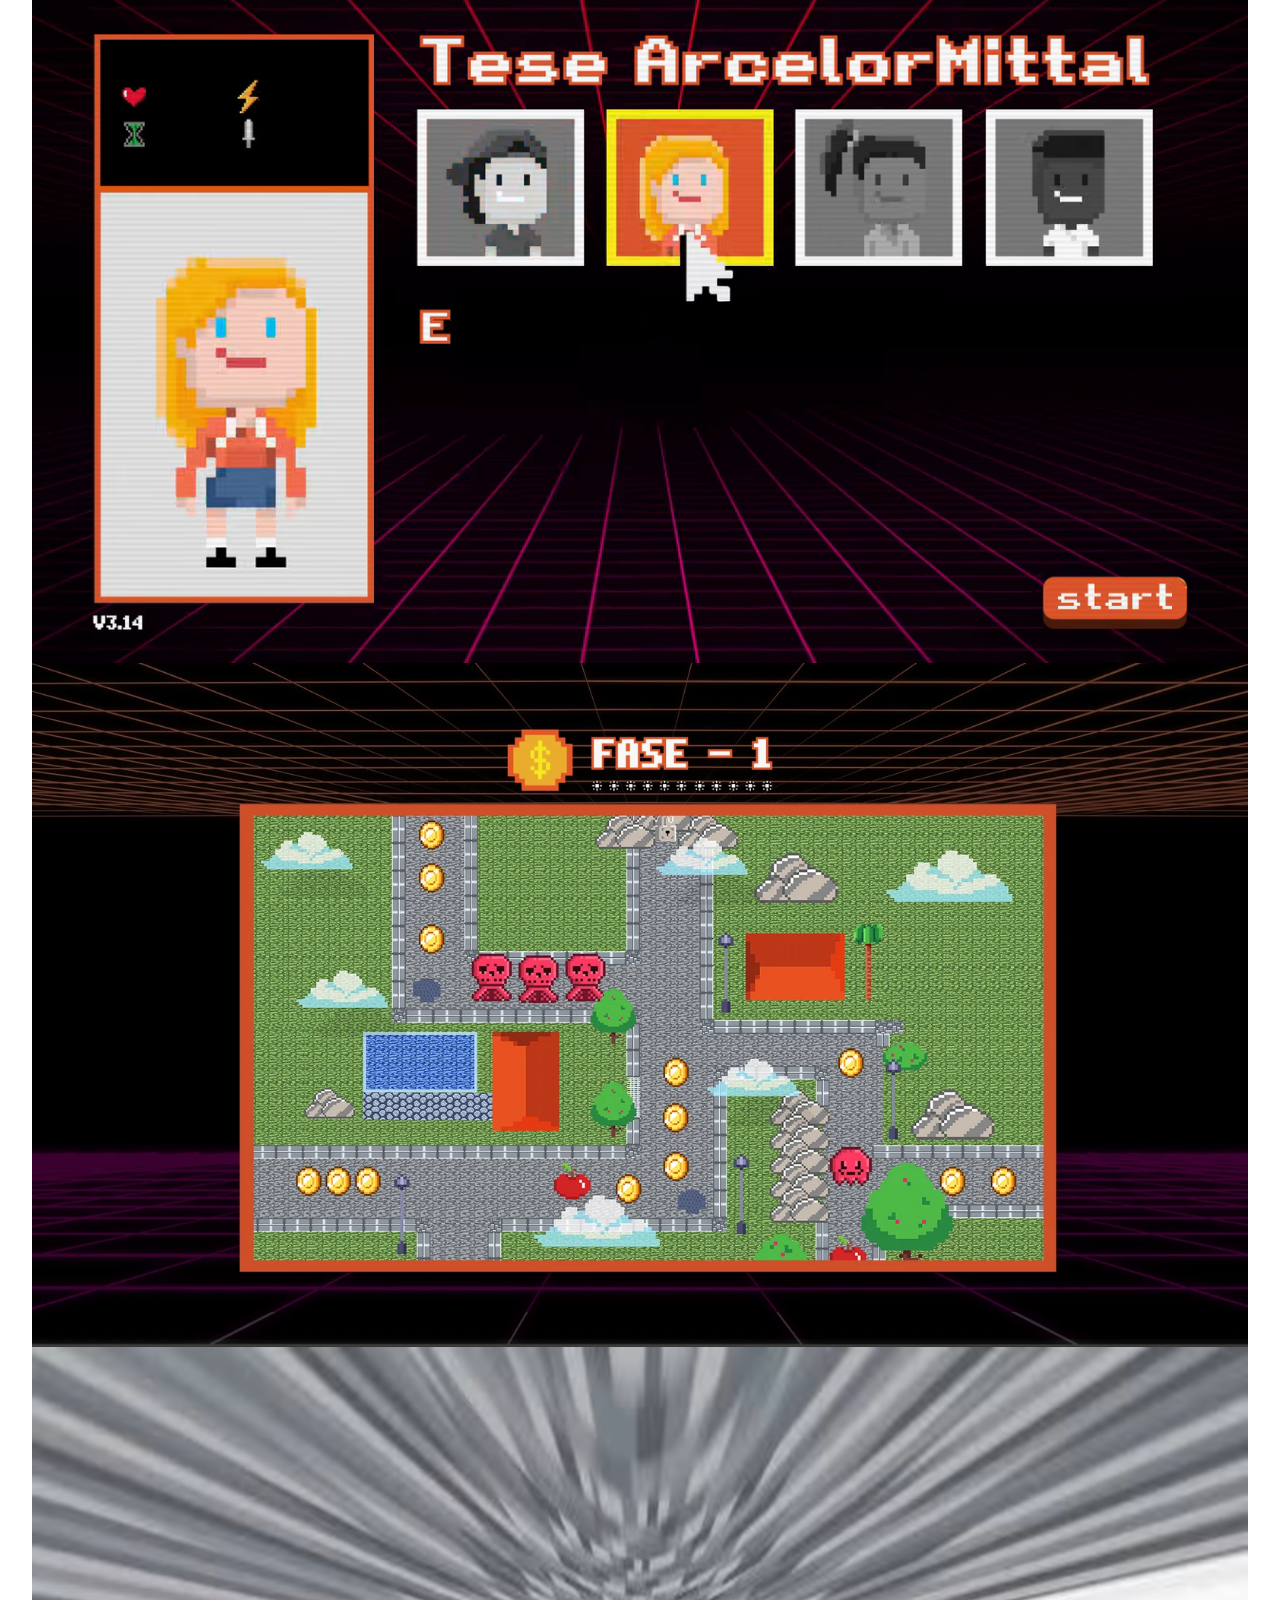
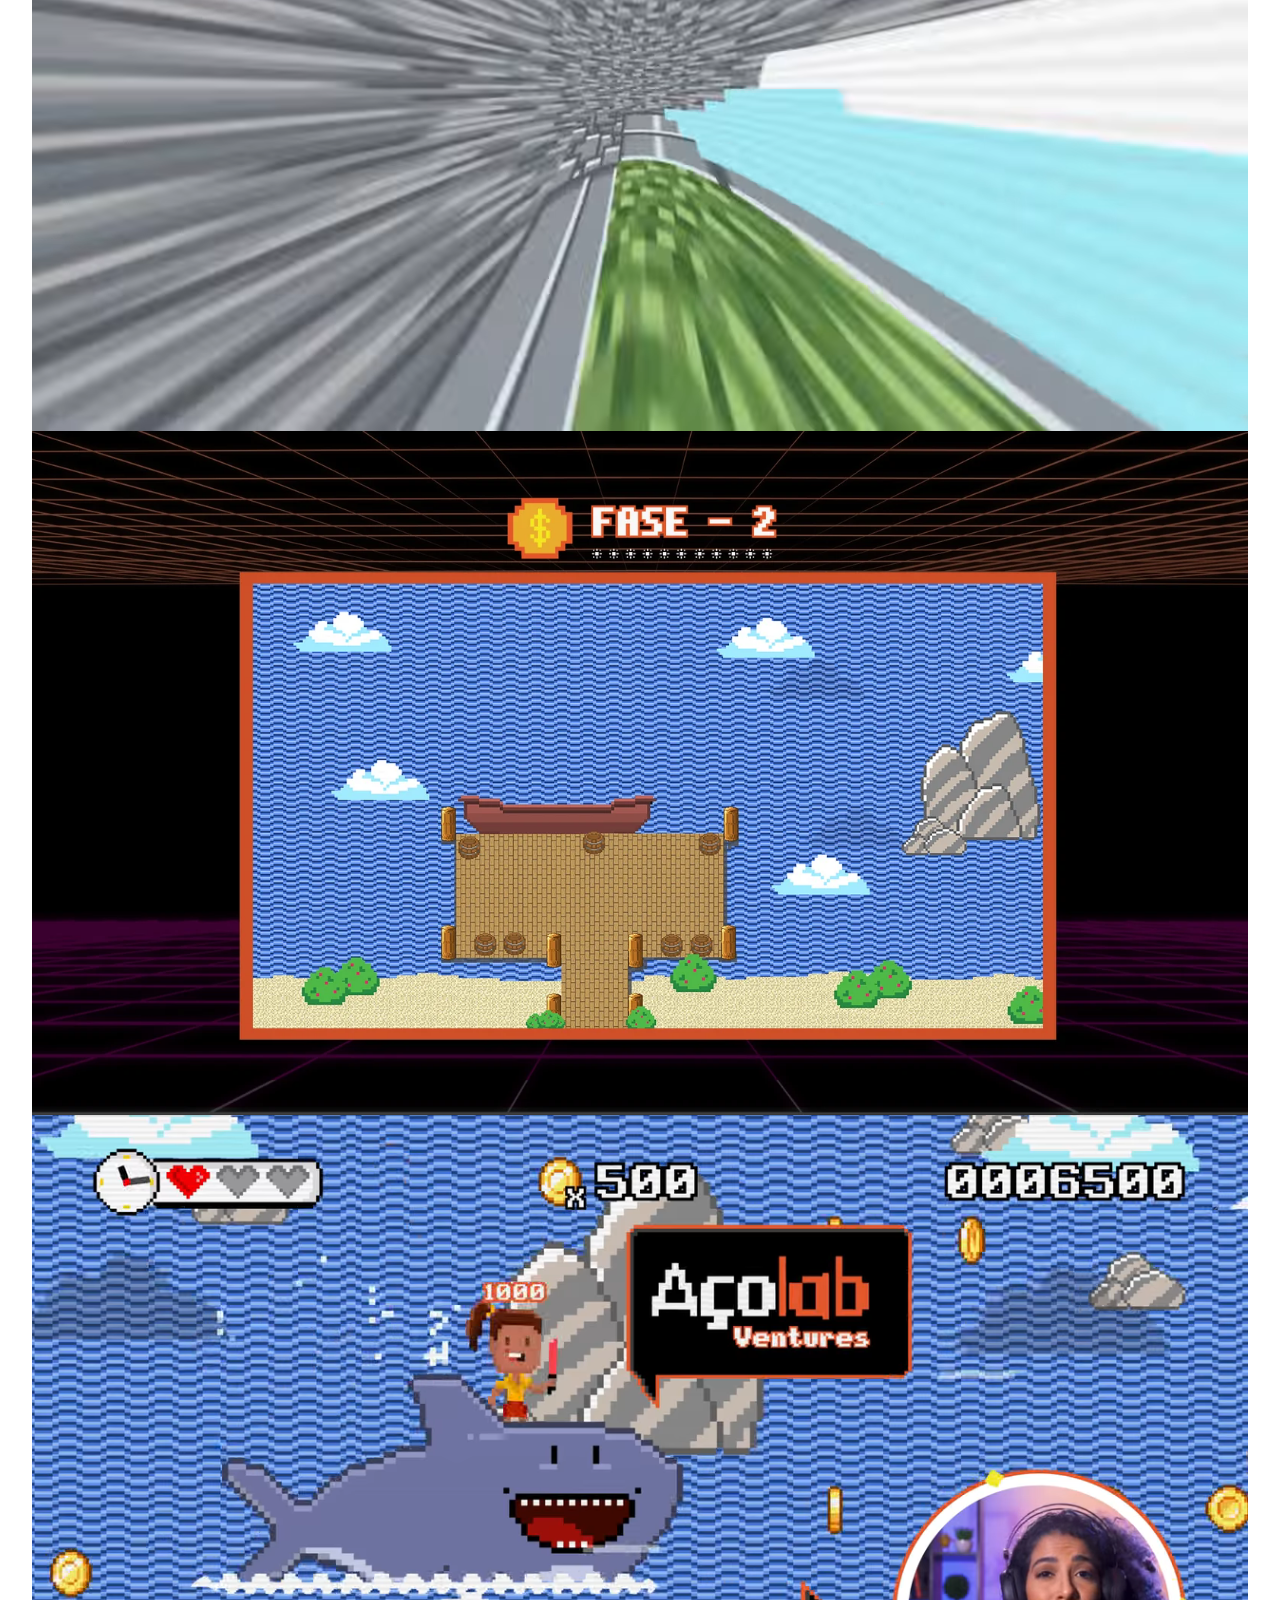
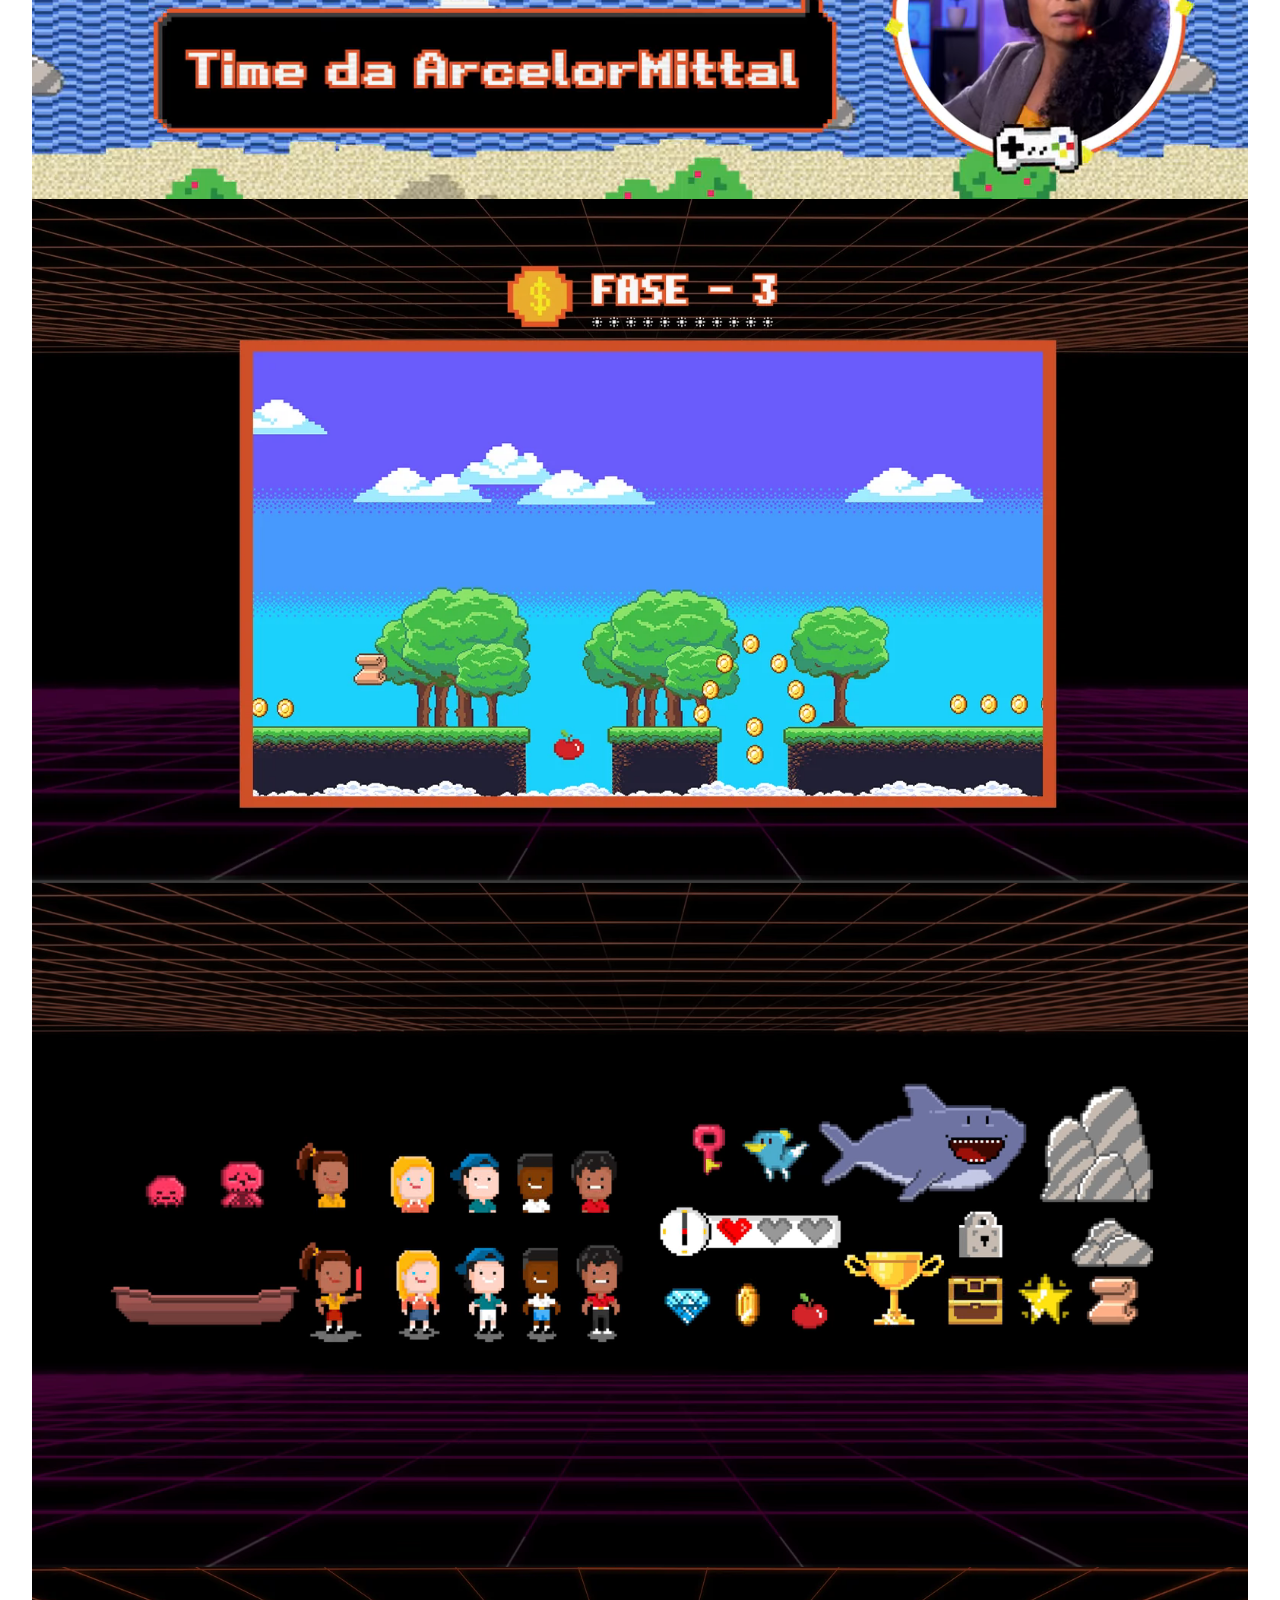
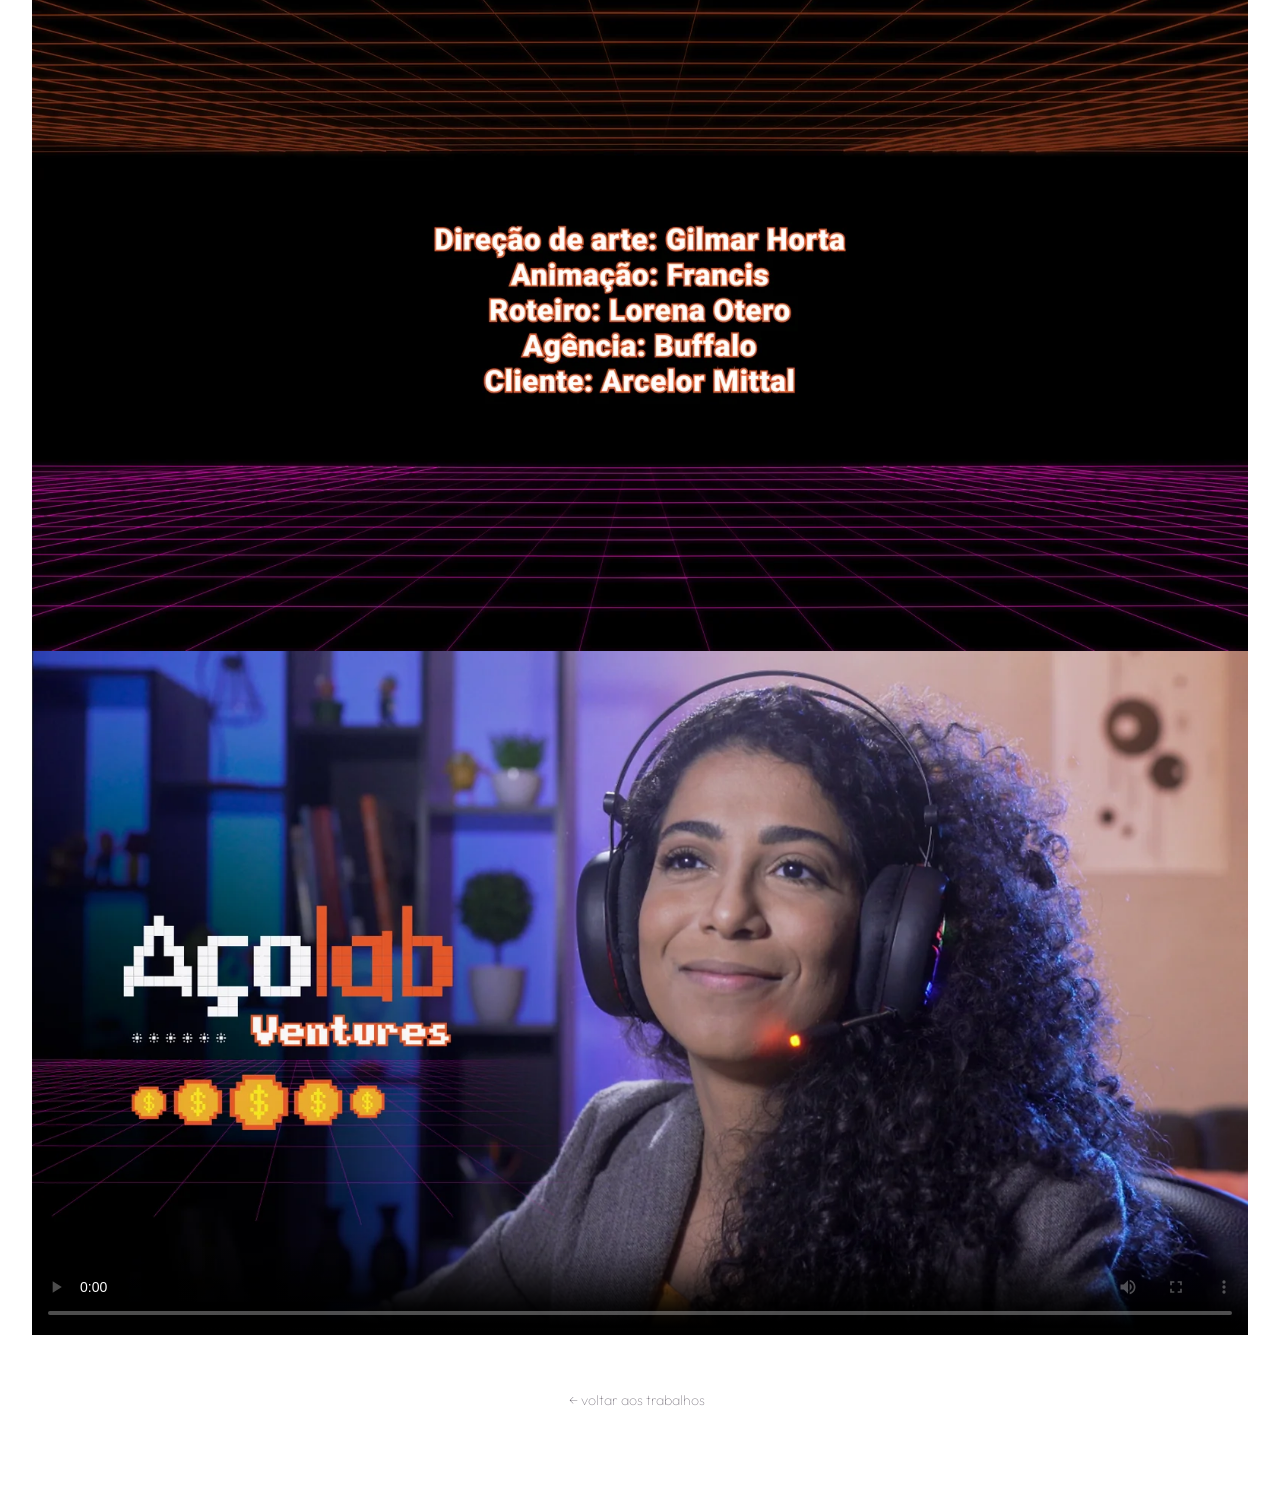
==== commit ee185da2: "Açolab: o menu abre e a sequência alterna tela e loop O menu passa a ser a primeira peça — é por ond" ====
--- a/acolab-ventures.html
+++ b/acolab-ventures.html
@@ -27,13 +27,7 @@
 </div>
 
 <main class="pecas">
-  <!-- telas estáticas: elenco e as três fases -->
-  <img src="assets/work/acolab/elenco.webp" alt="Açolab Ventures — tela de seleção de personagem" width="1920" height="1080" loading="lazy" decoding="async">
-  <img src="assets/work/acolab/fase1-mapa.webp" alt="Açolab Ventures — mapa da fase 1" width="1920" height="1080" loading="lazy" decoding="async">
-  <img src="assets/work/acolab/fase2-mapa.webp" alt="Açolab Ventures — mapa da fase 2" width="1920" height="1080" loading="lazy" decoding="async">
-  <img src="assets/work/acolab/fase3-mapa.webp" alt="Açolab Ventures — mapa da fase 3" width="1920" height="1080" loading="lazy" decoding="async">
-
-  <!-- o projeto é um filme: as peças são movimento, não captura de tela -->
+  <!-- o menu abre, como no jogo; daí em diante alterna tela e loop -->
   <video class="loop" muted loop playsinline autoplay preload="metadata"
          poster="assets/work/acolab/menu.webp" width="1600" height="900"
          aria-label="Açolab Ventures — tela de menu">
@@ -41,26 +35,34 @@
     <source src="assets/work/acolab/menu.mp4" type="video/mp4">
   </video>
 
+  <img src="assets/work/acolab/elenco.webp" alt="Açolab Ventures — tela de seleção de personagem" width="1920" height="1080" loading="lazy" decoding="async">
+
   <video class="loop" muted loop playsinline autoplay preload="metadata"
          poster="assets/work/acolab/select-poster.webp" width="1280" height="720"
-         aria-label="Açolab Ventures — seleção de personagem">
+         aria-label="Açolab Ventures — seleção de personagem em movimento">
     <source src="assets/work/acolab/select.webm" type="video/webm">
     <source src="assets/work/acolab/select.mp4" type="video/mp4">
   </video>
 
+  <img src="assets/work/acolab/fase1-mapa.webp" alt="Açolab Ventures — mapa da fase 1" width="1920" height="1080" loading="lazy" decoding="async">
+
   <video class="loop" muted loop playsinline autoplay preload="metadata"
          poster="assets/work/acolab/fase1-poster.webp" width="1280" height="720"
-         aria-label="Açolab Ventures — fase 1">
+         aria-label="Açolab Ventures — fase 1 em movimento">
     <source src="assets/work/acolab/fase1.webm" type="video/webm">
     <source src="assets/work/acolab/fase1.mp4" type="video/mp4">
   </video>
 
+  <img src="assets/work/acolab/fase2-mapa.webp" alt="Açolab Ventures — mapa da fase 2" width="1920" height="1080" loading="lazy" decoding="async">
+
   <video class="loop" muted loop playsinline autoplay preload="metadata"
          poster="assets/work/acolab/fase2-poster.webp" width="1280" height="720"
-         aria-label="Açolab Ventures — fase 2">
+         aria-label="Açolab Ventures — fase 2 em movimento">
     <source src="assets/work/acolab/fase2.webm" type="video/webm">
     <source src="assets/work/acolab/fase2.mp4" type="video/mp4">
   </video>
+
+  <img src="assets/work/acolab/fase3-mapa.webp" alt="Açolab Ventures — mapa da fase 3" width="1920" height="1080" loading="lazy" decoding="async">
 
   <video class="loop" muted loop playsinline autoplay preload="metadata"
          poster="assets/work/acolab/sprites-poster.webp" width="1600" height="900"
